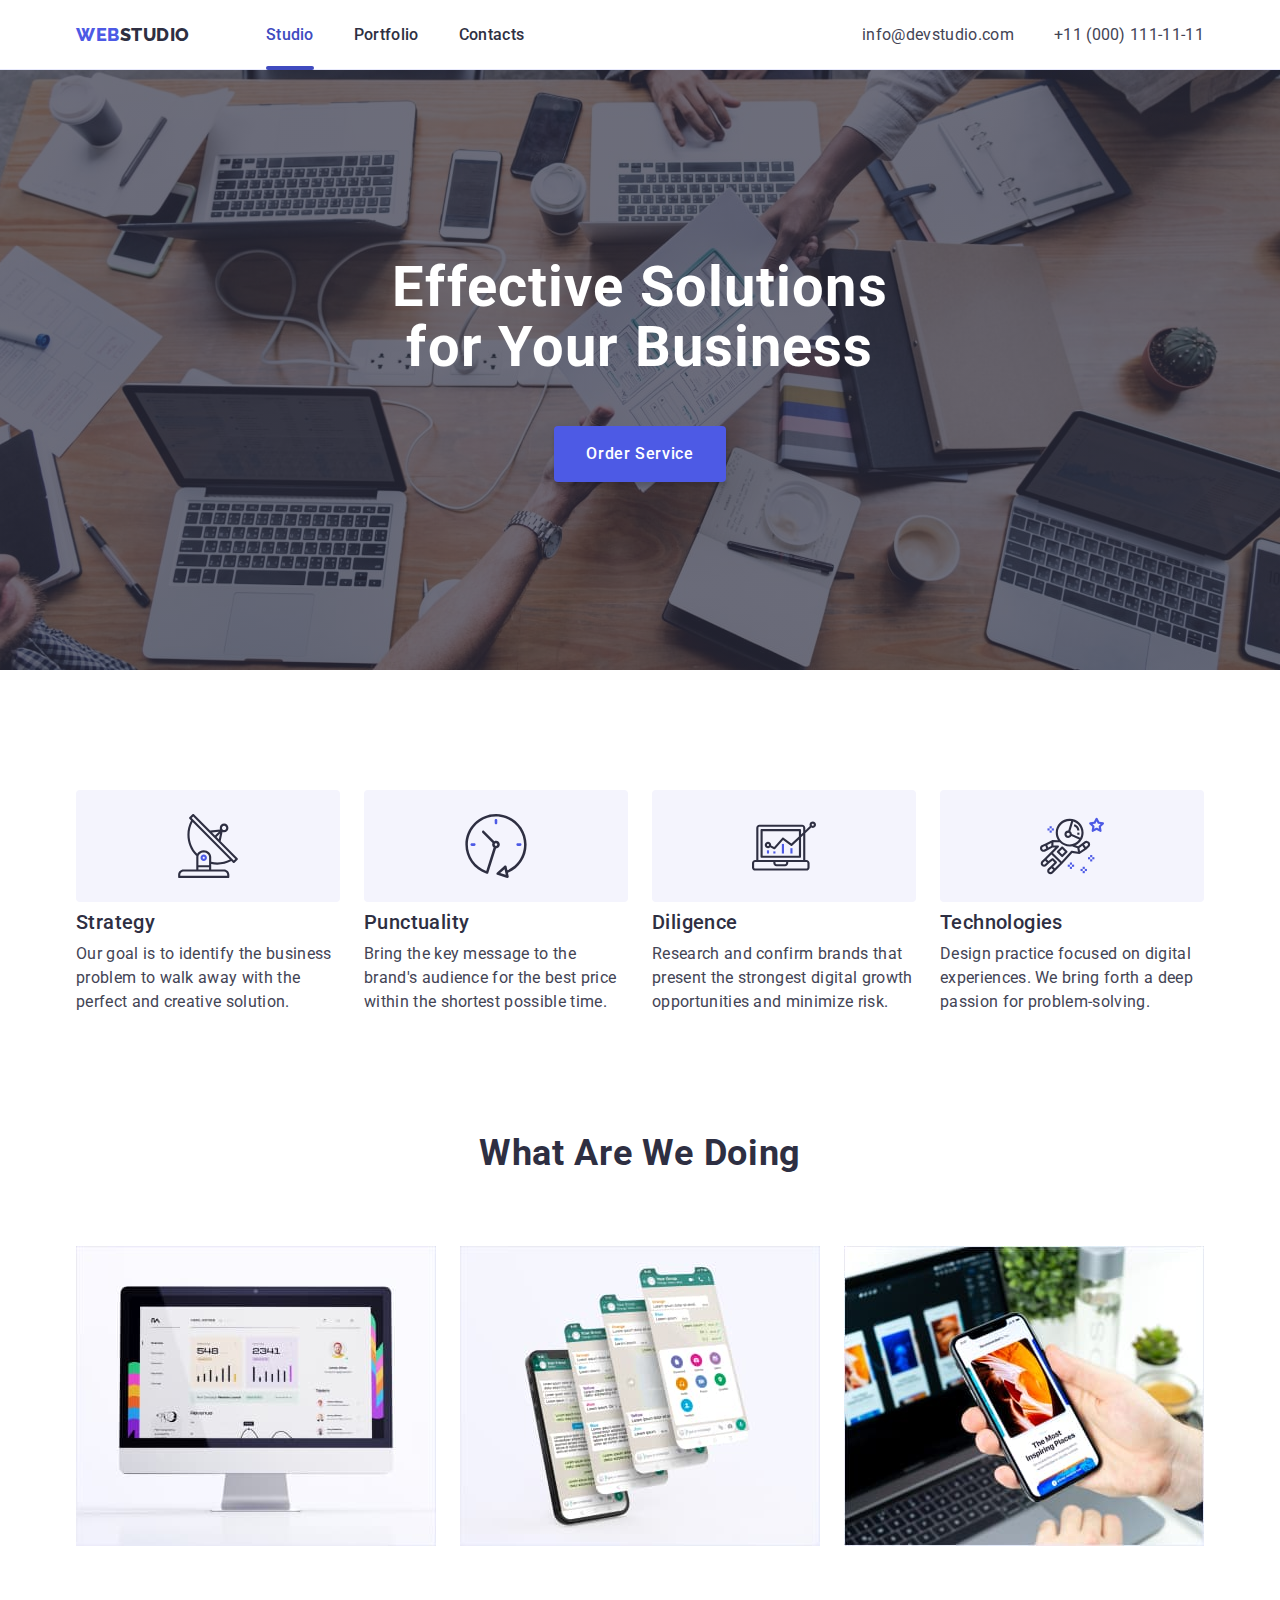
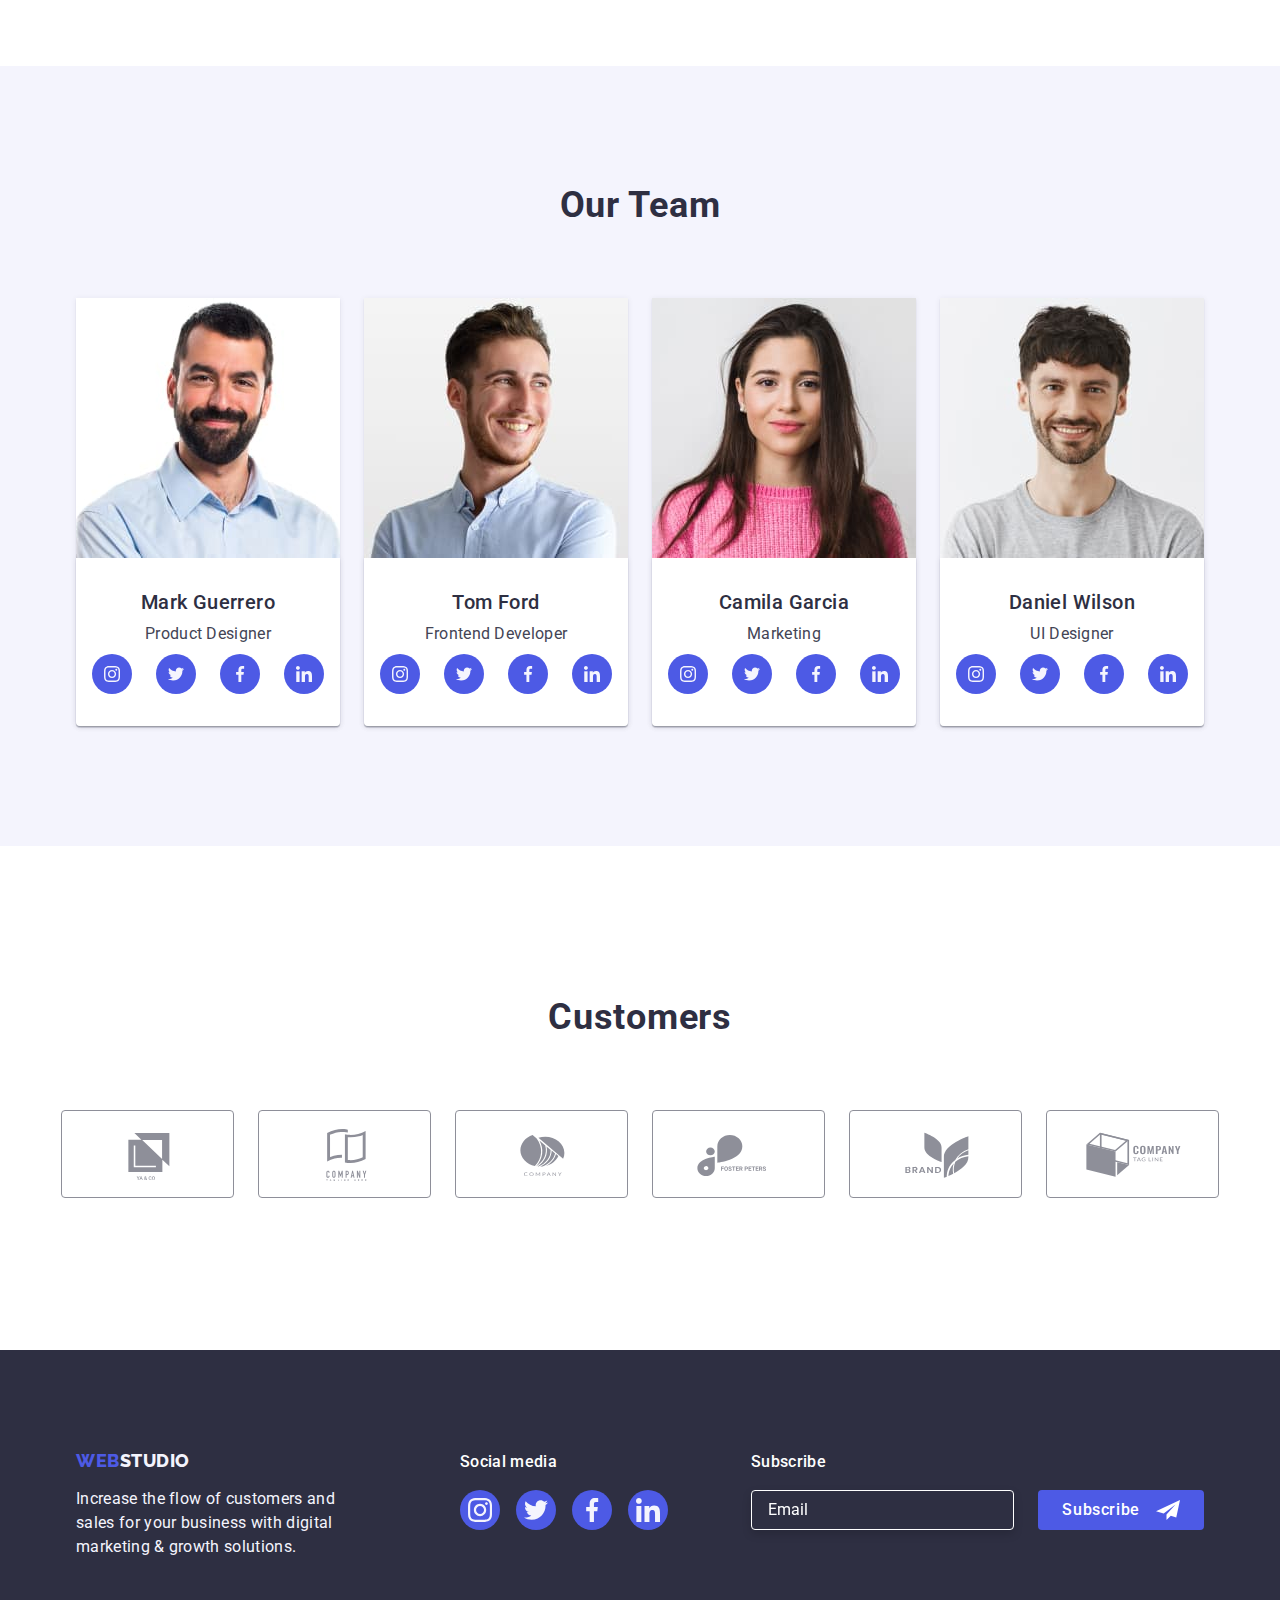
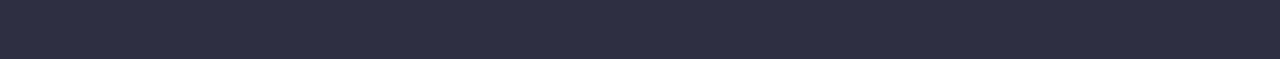
==== index.html @ 8f1b5cb6 "Initial commit" ====
<!DOCTYPE html>
<html lang="en">
  <head>
    <meta charset="UTF-8" />
    <meta http-equiv="X-UA-Compatible" content="IE=edge" />
    <meta name="viewport" content="width=device-width, initial-scale=1.0" />
    <title>Document</title>
    <link rel="preconnect" href="https://fonts.googleapis.com" />
    <link rel="preconnect" href="https://fonts.gstatic.com" crossorigin />
    <link
      href="https://fonts.googleapis.com/css2?family=Raleway:wght@800&family=Roboto:wght@400;500;700;900&display=swap"
      rel="stylesheet"
    />
    <link
      rel="stylesheet"
      href="https://cdn.jsdelivr.net/npm/modern-normalize@1.1.0/modern-normalize.min.css"
    />
    <link rel="stylesheet" href="./css/styles.css" />
  </head>
  <body>
    <!-- HEADER -->
    <header class="page-header">
      <div class="container page-header-container">
        <nav class="page-nav">
          <a class="link logo" href="./index.html" title="logotype">
            Web<span class="logo-text">Studio</span></a
          >
          <ul class="menu list">
            <li class="menu-item">
              <a class="menu-link current-page link" href="./index.html"
                >Studio</a
              >
            </li>
            <li class="menu-item">
              <a class="menu-link link" href="./portfolio.html">Portfolio</a>
            </li>
            <li class="menu-item">
              <a class="menu-link link" href="">Contacts</a>
            </li>
          </ul>
        </nav>
        <address class="contacts">
          <ul class="list contact-list">
            <li class="contact-list-item">
              <a class="contact-item link" href="mailto:info@devstudio.com"
                >info@devstudio.com
              </a>
            </li>
            <li class="contact-list-item">
              <a class="contact-item link" href="tel:+110001111111"
                >+11 (000) 111-11-11
              </a>
            </li>
          </ul>
        </address>
      </div>
    </header>
    <main>
      <!-- HERO -->

      <section class="section hero-section">
        <div class="container hero-container">
          <h1 class="main-title">Effective Solutions for Your Business</h1>
          <button class="modal-btn btn" type="button" data-modal-open>
            Order Service
          </button>
        </div>
      </section>

      <!-- SECONDARY SECTION -->

      <section class="section secondary-section">
        <div class="container">
          <h2 class="secondary-section-title" hidden>Feature</h2>
          <ul class="list secondary-section-list">
            <li class="list secondary-section-list-item">
              <div class="secondary-section-list-item-svg">
                <svg class="secondary-section-list-icon" width="64" height="64">
                  <use href="./images/icons.svg#icon-antenna"></use>
                </svg>
              </div>
              <h3 class="subtitle secondary-section-subtitle">Strategy</h3>
              <p class="subtitle-descr">
                Our goal is to identify the business problem to walk away with
                the perfect and creative solution.
              </p>
            </li>
            <li class="list secondary-section-list-item">
              <div class="secondary-section-list-item-svg">
                <svg class="secondary-section-list-icon" width="64" height="64">
                  <use href="./images/icons.svg#icon-clock"></use>
                </svg>
              </div>
              <h3 class="subtitle secondary-section-subtitle">Punctuality</h3>
              <p class="subtitle-descr">
                Bring the key message to the brand's audience for the best price
                within the shortest possible time.
              </p>
            </li>
            <li class="list secondary-section-list-item">
              <div class="secondary-section-list-item-svg">
                <svg class="secondary-section-list-icon" width="64" height="64">
                  <use href="./images/icons.svg#icon-diagram"></use>
                </svg>
              </div>
              <h3 class="subtitle secondary-section-subtitle">Diligence</h3>
              <p class="subtitle-descr">
                Research and confirm brands that present the strongest digital
                growth opportunities and minimize risk.
              </p>
            </li>
            <li class="list secondary-section-list-item">
              <div class="secondary-section-list-item-svg">
                <svg class="secondary-section-list-icon" width="64" height="64">
                  <use href="./images/icons.svg#icon-astronaut"></use>
                </svg>
              </div>
              <h3 class="subtitle secondary-section-subtitle">Technologies</h3>
              <p class="subtitle-descr">
                Design practice focused on digital experiences. We bring forth a
                deep passion for problem-solving.
              </p>
            </li>
          </ul>
        </div>
      </section>

      <!-- TERTIARY SECTION -->

      <section class="section tertiary-section">
        <div class="container">
          <h2 class="section-title tertiary-section-title">
            What are we doing
          </h2>
          <ul class="list tertiary-section-list">
            <li class="tertiary-section-list-item">
              <img
                src="./images/img-1.jpg"
                alt="computer"
                width="360"
                height="300"
              />
            </li>
            <li class="tertiary-section-list-item">
              <img
                src="./images/img-2.jpg"
                alt="smartphone"
                width="360"
                height="300"
              />
            </li>
            <li class="tertiary-section-list-item">
              <img
                src="./images/img-3.jpg"
                alt="laptop and smartphone"
                width="360"
                height="300"
              />
            </li>
          </ul>
        </div>
      </section>

      <!-- OUR TEAM SECTION  -->

      <section class="section our-team-section">
        <div class="container">
          <h2 class="section-title our-team-section-title">Our Team</h2>
          <ul class="list our-team-list">
            <li class="our-team-list-item">
              <img
                src="./images/employees/mark-guerrero.jpg"
                alt="Mark Guerrero"
                width="264"
                height="260"
              />
              <div class="name-and-position">
                <h3 class="employee-name">Mark Guerrero</h3>
                <p class="employee-position">Product Designer</p>
                <ul class="list social-list">
                  <li class="social-list-item">
                    <a href="" class="social-list-link">
                      <svg class="social-list-icon" width="16" height="16">
                        <use href="./images/icons.svg#icon-instagram"></use>
                      </svg>
                    </a>
                  </li>
                  <li class="social-list-item">
                    <a href="" class="social-list-link">
                      <svg class="social-list-icon" width="16" height="16">
                        <use href="./images/icons.svg#icon-twitter"></use>
                      </svg>
                    </a>
                  </li>
                  <li class="social-list-item">
                    <a href="" class="social-list-link">
                      <svg class="social-list-icon" width="16" height="16">
                        <use href="./images/icons.svg#icon-facebook"></use>
                      </svg>
                    </a>
                  </li>
                  <li class="social-list-item">
                    <a href="" class="social-list-link">
                      <svg class="social-list-icon" width="16" height="16">
                        <use href="./images/icons.svg#icon-linkedin"></use>
                      </svg>
                    </a>
                  </li>
                </ul>
              </div>
            </li>
            <li class="our-team-list-item">
              <img
                src="./images/employees/tom-ford.jpg"
                alt="Tom Ford"
                width="264"
                height="260"
              />
              <div class="name-and-position">
                <h3 class="employee-name">Tom Ford</h3>
                <p class="employee-position">Frontend Developer</p>

                <ul class="list social-list">
                  <li class="social-list-item">
                    <a href="" class="social-list-link">
                      <svg class="social-list-icon" width="16" height="16">
                        <use href="./images/icons.svg#icon-instagram"></use>
                      </svg>
                    </a>
                  </li>
                  <li class="social-list-item">
                    <a href="" class="social-list-link">
                      <svg class="social-list-icon" width="16" height="16">
                        <use href="./images/icons.svg#icon-twitter"></use>
                      </svg>
                    </a>
                  </li>
                  <li class="social-list-item">
                    <a href="" class="social-list-link">
                      <svg class="social-list-icon" width="16" height="16">
                        <use href="./images/icons.svg#icon-facebook"></use>
                      </svg>
                    </a>
                  </li>
                  <li class="social-list-item">
                    <a href="" class="social-list-link">
                      <svg class="social-list-icon" width="16" height="16">
                        <use href="./images/icons.svg#icon-linkedin"></use>
                      </svg>
                    </a>
                  </li>
                </ul>
              </div>
            </li>
            <li class="our-team-list-item">
              <img
                src="./images/employees/camila-garcia.jpg"
                alt="Camila Garcia"
                width="264"
                height="260"
              />
              <div class="name-and-position">
                <h3 class="employee-name">Camila Garcia</h3>
                <p class="employee-position">Marketing</p>

                <ul class="list social-list">
                  <li class="social-list-item">
                    <a href="" class="social-list-link">
                      <svg class="social-list-icon" width="16" height="16">
                        <use href="./images/icons.svg#icon-instagram"></use>
                      </svg>
                    </a>
                  </li>
                  <li class="social-list-item">
                    <a href="" class="social-list-link">
                      <svg class="social-list-icon" width="16" height="16">
                        <use href="./images/icons.svg#icon-twitter"></use>
                      </svg>
                    </a>
                  </li>
                  <li class="social-list-item">
                    <a href="" class="social-list-link">
                      <svg class="social-list-icon" width="16" height="16">
                        <use href="./images/icons.svg#icon-facebook"></use>
                      </svg>
                    </a>
                  </li>
                  <li class="social-list-item">
                    <a href="" class="social-list-link">
                      <svg class="social-list-icon" width="16" height="16">
                        <use href="./images/icons.svg#icon-linkedin"></use>
                      </svg>
                    </a>
                  </li>
                </ul>
              </div>
            </li>
            <li class="our-team-list-item">
              <img
                src="./images/employees/daniel-wilson.jpg"
                alt="Daniel Wilson"
                width="264"
                height="260"
              />
              <div class="name-and-position">
                <h3 class="employee-name">Daniel Wilson</h3>
                <p class="employee-position">UI Designer</p>
                <ul class="list social-list">
                  <li class="social-list-item">
                    <a href="" class="social-list-link">
                      <svg class="social-list-icon" width="16" height="16">
                        <use href="./images/icons.svg#icon-instagram"></use>
                      </svg>
                    </a>
                  </li>
                  <li class="social-list-item">
                    <a href="" class="social-list-link">
                      <svg class="social-list-icon" width="16" height="16">
                        <use href="./images/icons.svg#icon-twitter"></use>
                      </svg>
                    </a>
                  </li>
                  <li class="social-list-item">
                    <a href="" class="social-list-link">
                      <svg class="social-list-icon" width="16" height="16">
                        <use href="./images/icons.svg#icon-facebook"></use>
                      </svg>
                    </a>
                  </li>
                  <li class="social-list-item">
                    <a href="" class="social-list-link">
                      <svg class="social-list-icon" width="16" height="16">
                        <use href="./images/icons.svg#icon-linkedin"></use>
                      </svg>
                    </a>
                  </li>
                </ul>
              </div>
            </li>
          </ul>
        </div>
      </section>

      <!-- CUSTOMERS SECTION  -->

      <section class="section customers-section">
        <div class="container customers-section-container">
          <h2 class="section-title customers-section-title">Customers</h2>
          <ul class="list customers-list">
            <li class="customers-list-item">
              <a href="" class="customers-list-link">
                <svg class="customers-list-icon" width="104" height="56">
                  <use href="./images/icons.svg#icon-logo"></use>
                </svg>
              </a>
            </li>
            <li class="customers-list-item">
              <a href="" class="customers-list-link">
                <svg class="customers-list-icon" width="104" height="56">
                  <use href="./images/icons.svg#icon-logo-1"></use>
                </svg>
              </a>
            </li>
            <li class="customers-list-item">
              <a href="" class="customers-list-link">
                <svg class="customers-list-icon" width="104" height="56">
                  <use href="./images/icons.svg#icon-logo-2"></use>
                </svg>
              </a>
            </li>
            <li class="customers-list-item">
              <a href="" class="customers-list-link">
                <svg class="customers-list-icon" width="104" height="56">
                  <use href="./images/icons.svg#icon-logo-3"></use>
                </svg>
              </a>
            </li>
            <li class="customers-list-item">
              <a href="" class="customers-list-link">
                <svg class="customers-list-icon" width="104" height="56">
                  <use href="./images/icons.svg#icon-logo-4"></use>
                </svg>
              </a>
            </li>
            <li class="customers-list-item">
              <a href="" class="customers-list-link">
                <svg class="customers-list-icon" width="104" height="56">
                  <use href="./images/icons.svg#icon-logo-5"></use>
                </svg>
              </a>
            </li>
          </ul>
        </div>
      </section>
    </main>

    <!-- FOOTER -->

    <footer class="footer-section">
      <div class="container footer-container">
        <div class="logo-and-paragraph">
          <a
            class="link logo footer-logotype"
            href="./index.html"
            title="logotype"
          >
            Web<span class="logo-text footer-logo">Studio</span></a
          >
          <p class="footer-inf">
            Increase the flow of customers and sales for your business with
            digital marketing & growth solutions.
          </p>
        </div>
        <div class="social-container">
          <p class="footer-par">Social media</p>
          <ul class="list social-list footer-social-list">
            <li class="social-list-item">
              <a href="" class="social-list-link footer-social-list-link">
                <svg class="social-list-icon" width="24" height="24">
                  <use href="./images/icons.svg#icon-instagram"></use>
                </svg>
              </a>
            </li>
            <li class="social-list-item">
              <a href="" class="social-list-link footer-social-list-link">
                <svg class="social-list-icon" width="24" height="24">
                  <use href="./images/icons.svg#icon-twitter"></use>
                </svg>
              </a>
            </li>
            <li class="social-list-item">
              <a href="" class="social-list-link footer-social-list-link">
                <svg class="social-list-icon" width="24" height="24">
                  <use href="./images/icons.svg#icon-facebook"></use>
                </svg>
              </a>
            </li>
            <li class="social-list-item">
              <a href="" class="social-list-link footer-social-list-link">
                <svg class="social-list-icon" width="24" height="24">
                  <use href="./images/icons.svg#icon-linkedin"></use>
                </svg>
              </a>
            </li>
          </ul>
        </div>

        <div class="footer-form-container">
          <p class="footer-par">Subscribe</p>
          <form class="footer-modal-form">
            <input
              type="email"
              name="user-email"
              class="footer-form-input"
              placeholder="email"
            />
            <button type="submit" class="footer-form-submit btn">
              Subscribe
              <svg class="footer-send-icon" width="24" height="24">
                <use href="./images/icons.svg#icon-send"></use>
              </svg>
            </button>
          </form>
        </div>
      </div>
    </footer>

    <!-- MODAL WINDOW -->

    <div class="backdrop is-hidden" data-modal>
      <div class="modal">
        <button type="button" class="modal-close-btn" data-modal-close>
          <svg class="modal-close-btn-icon" width="8" height="8">
            <use href="./images/icons.svg#icon-close-btn"></use>
          </svg>
        </button>

        <!-- MODAL FORM -->

        <form class="modal-form">
          <p class="modal-form-desc">
            Leave your contacts and we will call you back
          </p>

          <label class="modal-form-field">
            <span class="modal-form-input-desc">Name</span>
            <span class="modal-form-input-wrapper">
              <input
                type="text"
                name="user-name"
                class="modal-form-input"
                pattern="[a-zA-Zа-яА-Я]+"
                minlength="2"
              />
              <svg class="modal-form-icon" width="18" height="18">
                <use href="./images/icons.svg#icon-modal-name"></use>
              </svg>
            </span>
          </label>

          <label class="modal-form-field">
            <span class="modal-form-input-desc">Phone</span>
            <span class="modal-form-input-wrapper">
              <input
                type="tel"
                name="user-phone"
                class="modal-form-input"
                pattern="[0-9]{3}-[0-9]{3}-[0-9]{2}-[0-9]{2}"
                title="xxx-xxx-xx-xx"
              />
              <svg class="modal-form-icon" width="18" height="24">
                <use href="./images/icons.svg#icon-modal-phone"></use>
              </svg>
            </span>
          </label>

          <label class="modal-form-field">
            <span class="modal-form-input-desc">Email</span>
            <span class="modal-form-input-wrapper">
              <input type="email" name="user-email" class="modal-form-input" />
              <svg class="modal-form-icon" width="18" height="24">
                <use href="./images/icons.svg#icon-modal-email"></use>
              </svg>
            </span>
          </label>

          <label class="modal-form-field">
            <span class="modal-form-input-desc">Comment</span>
            <textarea
              name="user-message"
              class="modal-form-message"
              placeholder="Text input"
            ></textarea>
          </label>

          <!-- MODAL FORM CHECK-->

          <label class="modal-form-check-desc">
            <input
              id="user-policy"
              type="checkbox"
              name="user-policy"
              class="form-check-input visually-hidden"
            />
            <svg class="form-custom-check" width="18" height="24">
              <use
                class="unchecked"
                href="./images/icons.svg#icon-unchecked"
              ></use>
              <use class="checked" href="./images/icons.svg#icon-checked"></use>
            </svg>
            <span
              >I accept the terms and conditions of the&nbsp;
              <a class="privacy-policy-link" href="">Privacy Policy</a></span
            >
          </label>

          <button type="submit" class="modal-form-submit btn">Send</button>
        </form>
      </div>
    </div>
    <script src="./js/modal.js"></script>
  </body>
</html>
---- css/styles.css ----
:root {
  --font-primary: 'Roboto', sans-serif;
  --font-logo: 'Raleway', sans-serif;

  --color-navy-blue: #2e2f42;
  --color-white: #ffffff;
  --color-slate: #434455;
  --color-iris: #4d5ae5;
  --color-cloud: #f4f4fd;
  --color-cornflower: #e7e9fc;
  --color-ocean: #404bbf;
  --color-green: #31d0aa;
  --color-light-slate: #8e8f99;
  --color-dairy: #fcfcfc;
  --transition-dur-and-func: 250ms cubic-bezier(0.4, 0, 0.2, 1);
}

h1,
h2,
h3,
h6,
p {
  margin-top: 0;
  margin-bottom: 0;
}

ul {
  margin-top: 0;
  margin-bottom: 0;
  padding-left: 0;
}

img {
  display: block;
}

button {
  cursor: pointer;
}

.btn {
  font-family: inherit;
  font-weight: 500;
  line-height: 1.5;
  border-radius: 4px;
  letter-spacing: 0.04em;

  display: flex;
  align-items: center;
  justify-content: center;

  border: none;
  background: var(--color-iris);
  color: var(--color-white);
}

.list {
  list-style: none;
}

.link {
  text-decoration: none;
}
body {
  font-family: var(--font-primary);
  font-size: 16px;
  font-style: normal;
  letter-spacing: 0.02em;

  font-weight: 400;
  line-height: 1.5;
  background-color: var(--color-white);
  color: var(--color-slate);
}

.container {
  width: 1158px;
  margin-left: auto;
  margin-right: auto;
  padding-left: 15px;
  padding-right: 15px;
}

.visually-hidden {
  position: absolute;
  width: 1px;
  height: 1px;
  margin: 0;
  overflow: hidden;
  border: 0;
  clip: rect(0 0 0 0);
}

.section {
  text-align: center;
  margin-left: auto;
  margin-right: auto;
}
/* ================= COMPONENTS =================*/
.logo {
  font-family: var(--font-logo);
  font-weight: 800;
  font-size: 18px;
  line-height: 1.17;
  align-items: center;
  letter-spacing: 0.03em;
  text-transform: uppercase;
  color: var(--color-iris);
  margin-right: 76px;
  padding-top: 24px;
  padding-bottom: 24px;
}
.logo-text {
  color: var(--color-navy-blue);
}

.modal-btn {
  padding: 16px 32px;
  margin-left: auto;
  margin-right: auto;

  box-shadow: 0px 4px 4px rgba(0, 0, 0, 0.15);

  transition: background-color var(--transition-dur-and-func);
}
.modal-btn:hover,
.modal-btn:focus {
  background-color: var(--color-ocean);
}

.portfolio-btn {
  font-family: 'Roboto', sans-serif;
  font-weight: 500;
  font-size: inherit;
  line-height: inherit;
  align-items: center;
  text-align: center;
  letter-spacing: 0.04em;
  color: var(--color-iris);
  background: var(--color-cloud);
  border: 1px solid var(--color-cornflower);
  border-radius: 4px;
  padding: 12px 24px;
  transition: background-color var(--transition-dur-and-func),
    color var(--transition-dur-and-func), border var(--transition-dur-and-func),
    box-shadow var(--transition-dur-and-func);
}

.portfolio-btn:hover,
.portfolio-btn:focus {
  color: var(--color-white);
  background-color: var(--color-ocean);
  border: 1px solid transparent;
  box-shadow: 0px 3px 1px rgba(0, 0, 0, 0.1), 0px 2px 1px rgba(0, 0, 0, 0.08),
    0px 2px 2px rgba(0, 0, 0, 0.12);
}

/* ================= /COMPONENTS =================*/

/* ================= HEADER =================*/
.page-header {
  border-bottom: 1px solid var(--color-cornflower);
  box-shadow: 0px 2px 1px rgba(46, 47, 66, 0.08),
    0px 1px 1px rgba(46, 47, 66, 0.16), 0px 1px 6px rgba(46, 47, 66, 0.08);
}

.page-header-container {
  display: flex;
  align-items: center;
  justify-content: space-between;
  border-radius: 1px;
}

.page-nav {
  display: flex;
  align-items: center;
}

.menu {
  display: flex;
  align-items: center;
}

.menu-item:not(:last-child) {
  margin-right: 40px;
}

.menu-link {
  letter-spacing: 0.02em;
  font-weight: 500;
  line-height: inherit;
  color: var(--color-navy-blue);
  padding-top: 24px;
  padding-bottom: 24px;
  position: relative;
  transition: color var(--transition-dur-and-func);
}

.menu-link:hover,
.menu-link:focus {
  color: var(--color-ocean);
}

.menu-link::after {
  content: '';
  display: block;
  position: absolute;
  bottom: -2px;
  left: 0;
  width: 100%;
  height: 4px;
  border-radius: 2px;
}

.current-page.menu-link::after {
  background-color: var(--color-ocean);
}

.current-page.menu-link {
  color: var(--color-ocean);
}
.contacts {
  font-style: inherit;
}

.contact-list {
  display: flex;
  align-items: center;
}

.contact-list-item:not(:last-child) {
  margin-right: 40px;
}

.contact-item {
  line-height: inherit;
  color: inherit;
  transition: color var(--transition-dur-and-func);
}

.contact-item:hover,
.contact-item:focus {
  color: var(--color-ocean);
}

/* ================= /HEADER =================*/

/* ================= HERO =================*/

.hero-section {
  background-color: var(--color-navy-blue);

  max-width: 1440px;
  padding-top: 188px;
  padding-bottom: 188px;
  background-image: linear-gradient(
      rgba(46, 47, 66, 0.7),
      rgba(46, 47, 66, 0.7)
    ),
    url(../images/bg.jpg);
  background-size: cover;
  background-repeat: no-repeat;
  background-position: center;
}

.main-title {
  font-weight: 700;
  font-size: 56px;
  line-height: 1.07;
  text-align: center;
  letter-spacing: 0.02em;
  color: var(--color-white);
  max-width: 496px;
  min-height: 120px;

  margin-left: auto;
  margin-right: auto;
  margin-bottom: 48px;
}
/* ================= /HERO =================*/

/* ================= SECONDARY SECTION =================*/

.secondary-section {
  padding-top: 120px;
  padding-bottom: 120px;
  text-align: left;
}

.secondary-section-list {
  display: flex;
  align-items: center;
  gap: 24px;
}

.secondary-section-list-item {
  flex-direction: column;
  width: calc((100% - 72px) / 4);
}

.secondary-section-list-item-svg {
  background-color: var(--color-cloud);
  display: flex;
  align-items: center;
  justify-content: center;
  height: 112px;
  width: 264px;
  border-radius: 4px;
  margin-bottom: 8px;
}

.subtitle {
  font-weight: 500;
  font-size: 20px;
  letter-spacing: 0.02em;
  line-height: 1.2;
  color: var(--color-navy-blue);
}

.secondary-section-subtitle {
  margin-bottom: 8px;
}

.subtitle-descr {
  color: var(--color-slate);
}
/* ================= /SECONDARY SECTION =================*/

/* ================= TERTIARY SECTION =================*/

.tertiary-section {
  padding-bottom: 120px;
}

.section-title {
  letter-spacing: 0.02em;
  color: var(--color-navy-blue);
  font-weight: 700;
  font-size: 36px;
  line-height: 1.11;
  text-align: center;
  text-transform: capitalize;
}

.tertiary-section-title {
  margin-bottom: 72px;
}

.tertiary-section-list {
  display: flex;
  align-items: center;
}

.tertiary-section-list-item:not(:last-child) {
  margin-right: 24px;
}

/* ================= /TERTIARY SECTION =================*/

/* ================= OUR TEAM SECTION =================*/

.our-team-section {
  background-color: var(--color-cloud);
  min-height: 732px;
  padding-top: 120px;
  padding-bottom: 120px;
}

.our-team-section-title {
  margin-bottom: 72px;
}

.our-team-list {
  display: flex;
  flex-wrap: wrap;
  align-items: center;
  gap: 24px;
}

.our-team-list-item {
  letter-spacing: 0.02em;
  background-color: var(--color-white);
  border-radius: 0px 0px 4px 4px;
  box-shadow: 0px 1px 6px rgba(46, 47, 66, 0.08),
    0px 1px 1px rgba(46, 47, 66, 0.16), 0px 2px 1px rgba(46, 47, 66, 0.08);
}

.name-and-position {
  padding: 32px 0;
  border-radius: 0px 0px 4px 4px;
  background: var(--color-white);
  box-shadow: 0px 1px 6px rgba(46, 47, 66, 0.08),
    0px 1px 1px rgba(46, 47, 66, 0.16), 0px 2px 1px rgba(46, 47, 66, 0.08);
}

.employee-name {
  font-weight: 500;
  font-size: 20px;
  line-height: 1.2;
  letter-spacing: 0.02em;
  text-align: center;
  color: var(--color-navy-blue);
  margin-bottom: 8px;
}

.employee-position {
  text-align: center;
  color: var(--color-slate);
  margin-bottom: 8px;
}

.social-list {
  display: flex;
  justify-content: center;
  gap: 24px;
}

.social-list-link {
  display: flex;
  align-items: center;
  justify-content: center;
  width: 40px;
  height: 40px;
  background-color: var(--color-iris);
  border-radius: 50%;
  transition: background-color var(--transition-dur-and-func);
}
.social-list-link:hover,
.social-list-link:focus {
  background-color: var(--color-ocean);
}

.social-list-icon {
  fill: var(--color-cloud);
}

/* ================= / OUR TEAM SECTION =================*/

/* ================= CUSTOMERS SECTION =================*/

.customers-section {
  padding-top: 120px;
  padding-bottom: 120px;
}

.customers-section-container {
  padding: 32px 0;
}

.customers-section-title {
  margin-bottom: 72px;
  line-height: 1.1;
}

.customers-list {
  display: flex;
  justify-content: center;
  gap: 24px;
}

.customers-list-item {
  width: calc((100% - 120px) / 6);
  height: 88px;
}

.customers-list-link {
  display: flex;
  align-items: center;
  justify-content: center;
  width: 100%;
  height: 100%;
  border: 1px solid var(--color-light-slate);
  border-radius: 4px;
  color: var(--color-light-slate);

  transition: border-color var(--transition-dur-and-func),
    color var(--transition-dur-and-func);
}

.customers-list-link:hover,
.customers-list-link:focus {
  border-color: var(--color-ocean);
  color: var(--color-ocean);
}

.customers-list-icon {
  fill: currentColor;
}

/* ================= /CUSTOMERS SECTION =================*/

/* ================= PORTFOLIO =================*/

.portfolio-section {
  padding-top: 96px;
  padding-bottom: 120px;
}

.buttons-list {
  display: flex;
  align-items: center;
  justify-content: center;
  margin-bottom: 72px;
}

.buttons-list-item:not(:last-child) {
  margin-right: 24px;
}

.portfolio-btn {
  transition: color var(--transition-dur-and-func),
    background-color var(--transition-dur-and-func),
    border-color var(--transition-dur-and-func),
    box-shadow var(--transition-dur-and-func);
}

.buttons-list-item:hover,
.buttons-list-item:focus {
  box-shadow: 0px 3px 1px rgba(0, 0, 0, 0.1), 0px 2px 1px rgba(0, 0, 0, 0.08),
    0px 2px 2px rgba(0, 0, 0, 0.12);
}

.portfolio-cards {
  display: flex;
  flex-wrap: wrap;
  row-gap: 48px;
  column-gap: 24px;
}

.portfolio-cards-item {
  width: calc((100% - 48px) / 3);
  transition: box-shadow var(--transition-dur-and-func);
}

.portfolio-cards-item:hover,
.portfolio-cards-item:focus {
  box-shadow: 0px 1px 6px rgba(46, 47, 66, 0.08),
    0px 1px 1px rgba(46, 47, 66, 0.16), 0px 2px 1px rgba(46, 47, 66, 0.08);
}

.item-img {
  display: block;
  transition: box-shadow var(--transition-dur-and-func);
}

.item-img:hover,
.item-img:focus {
  box-shadow: 0px 1px 6px rgba(46, 47, 66, 0.08),
    0px 1px 1px rgba(46, 47, 66, 0.16), 0px 2px 1px rgba(46, 47, 66, 0.08);
}

.item-img-wrapper {
  position: relative;
  overflow: hidden;
}

.overlay {
  left: 0;
  top: 0;
  width: 100%;
  height: 100%;
  padding: 40px 32px;
  position: absolute;
  transform: translate(0, 100%);
  background-color: var(--color-iris);
  color: var(--color-cloud);
  text-align: left;
  transition: transform 250ms cubic-bezier(0.4, 0, 0.2, 1);
}

.item-img:hover .overlay,
.item-img:focus .overlay {
  transform: translate(0, 0);
}

.portfolio-card-text {
  padding: 32px 16px;
  background: var(--color-white);
  border: 1px solid var(--color-cornflower);
  border-top: none;
  text-align: left;
}

.item-img:hover .portfolio-card-text,
.item-img:focus .portfolio-card-text {
  border-color: var(--color-cloud);
}

.portfolio-card-name {
  margin-bottom: 8px;
}

.portfolio-par {
  line-height: 1.5;
  color: var(--color-slate);
}

/* ================= /PORTFOLIO =================*/

/* ================= FOOTER =================*/

.footer-section {
  background-color: var(--color-navy-blue);
  padding-top: 100px;
  padding-bottom: 100px;
}

.social-container {
  margin-right: auto;
}

.footer-container {
  display: flex;
  text-align: left;
  align-items: baseline;
}

.logo-and-paragraph {
  margin-right: 120px;
}

.footer-logotype {
  display: inline-block;
  margin-bottom: 16px;
  padding: 0;
}

.footer-inf {
  color: var(--color-cloud);
  max-width: 264px;
}

.footer-logo {
  color: var(--color-cloud);
}

.footer-par {
  font-weight: 500;
  margin-bottom: 16px;
  color: var(--color-white);
}

.footer-social-list {
  gap: 16px;
}

.footer-social-list-link {
  transition: background-color var(--transition-dur-and-func);
}

.footer-social-list-link:hover,
.footer-social-list-link:focus {
  background-color: var(--color-green);
}

.footer-form-container {
  max-width: 453px;
}

.footer-modal-form {
  display: flex;
  width: 100%;
}

.footer-form-input {
  width: 264px;
  height: 40px;
  margin-right: 24px;
  padding-left: 16px;

  color: var(--color-white);
  background-color: var(--color-navy-blue);
  border: 1px solid var(--color-white);
  filter: drop-shadow(0px 4px 4px rgba(0, 0, 0, 0.15));
  border-radius: 4px;
}

.footer-form-input::placeholder {
  color: currentColor;
  line-height: 2;
  text-transform: capitalize;
}

.footer-form-input-desc {
  display: block;
  min-width: 96px;
  font-weight: 500;
  margin-bottom: 16px;
  color: var(--color-white);
}

.footer-form-submit {
  display: flex;
  align-items: center;
  justify-content: center;
  gap: 16px;
  padding: 8px 24px;
}

.footer-list-icon {
  fill: var(--color-white);
}
/* ================= /FOOTER =================*/

/* ================= MODAL WINDOW =================*/
.backdrop {
  position: fixed;
  top: 0;
  left: 0;
  z-index: 100;
  width: 100%;
  height: 100%;
  background-color: rgba(46, 47, 66, 0.4);
  transition: opacity var(--transition-dur-and-func),
    visibility var(--transition-dur-and-func);
}
.backdrop.is-hidden {
  opacity: 0;
  visibility: hidden;
  pointer-events: none;
}

.modal {
  position: absolute;
  width: 408px;
  min-height: 576px;
  top: 50%;
  left: 50%;
  transform: translate(-50%, -50%);
  background: var(--color-dairy);
  box-shadow: 0px 1px 1px rgba(0, 0, 0, 0.14), 0px 1px 3px rgba(0, 0, 0, 0.12),
    0px 2px 1px rgba(0, 0, 0, 0.2);
  border-radius: 4px;
  transition: transform var(--transition-dur-and-func);
  padding-top: 72px;
  padding-bottom: 24px;
  padding-left: 24px;
  padding-right: 24px;
}

.modal-close-btn {
  display: flex;
  justify-content: center;
  align-items: center;
  position: absolute;
  top: 24px;
  right: 24px;
  background-color: var(--color-cornflower);
  border: 1px solid rgba(0, 0, 0, 0.1);
  padding: 0;
  width: 24px;
  height: 24px;
  border-radius: 50%;
  transition: background-color var(--transition-dur-and-func),
    border var(--transition-dur-and-func);
}

.modal-close-btn:hover,
.modal-close-btn:focus {
  background-color: var(--color-ocean);
  border: none;
}

.modal-close-btn-icon {
  transition: fill var(--transition-dur-and-func);
}

.modal-close-btn:hover .modal-close-btn-icon,
.modal-close-btn:focus .modal-close-btn-icon {
  fill: var(--color-white);
}

/* ================= MODAL FORM =================*/

/* .modal-form {
  display: flex;
  flex-direction: column;
} */

.modal-form-desc {
  font-weight: 500;
  font-size: 16px;
  line-height: 1.5;
  text-align: center;
  letter-spacing: 0.02em;
  color: var(--color-navy-blue);
}

.modal-form-field {
  display: block;
  margin-top: 8px;
}

.modal-form-input {
  width: 100%;
  height: 40px;
  border: 1px solid var(--color-navy-blue);
  border-radius: 4px;
  padding-left: 38px;
  transition: border-color var(--transition-dur-and-func);
}

.modal-form-input:focus {
  outline: none;
  border-color: var(--color-iris);
}

.modal-form-input-desc {
  display: block;
  font-size: 12px;
  line-height: 1.17;
  letter-spacing: 0.04em;
  color: var(--color-light-slate);
  margin-bottom: 4px;
}

.modal-form-input-wrapper {
  display: block;
  position: relative;
}

.modal-form-icon {
  position: absolute;
  top: 50%;
  left: 16px;
  transform: translate(0, -50%);
}

.modal-form-input:focus + .modal-form-icon {
  fill: var(--color-iris);
}

.modal-form-message {
  resize: none;
  width: 100%;
  height: 120px;
  padding: 8px 16px;
  border: 1px solid var(--color-navy-blue);
  border-radius: 4px;
  transition: border-color var(--transition-dur-and-func);
}

.modal-form-message:focus {
  outline: none;
  border-color: var(--color-iris);
}

.modal-form-check {
  outline: none;
}

.modal-form-check-desc {
  display: flex;
  align-items: center;
  font-size: 12px;
  color: var(--color-light-slate);
  margin-bottom: 24px;
  gap: 8px;
}

.privacy-policy-link {
  color: var(--color-iris);
}

.unchecked {
  opacity: 1;
  transition: var(--transition-dur-and-func);
}

.checked {
  opacity: 0;
  transition: var(--transition-dur-and-func);
}

.form-check-input:checked + .form-custom-check > .unchecked {
  opacity: 0;
}

.form-check-input:checked + .form-custom-check > .checked {
  opacity: 1;
}

.modal-form-submit {
  box-shadow: 0px 4px 4px rgba(0, 0, 0, 0.15);
  min-width: 169px;
  padding-top: 16px;
  padding-bottom: 16px;
  margin-left: auto;
  margin-right: auto;
  transition: background-color var(--transition-dur-and-func);
}

.modal-form-submit:hover,
.modal-form-submit:focus {
  background-color: var(--color-ocean);
}
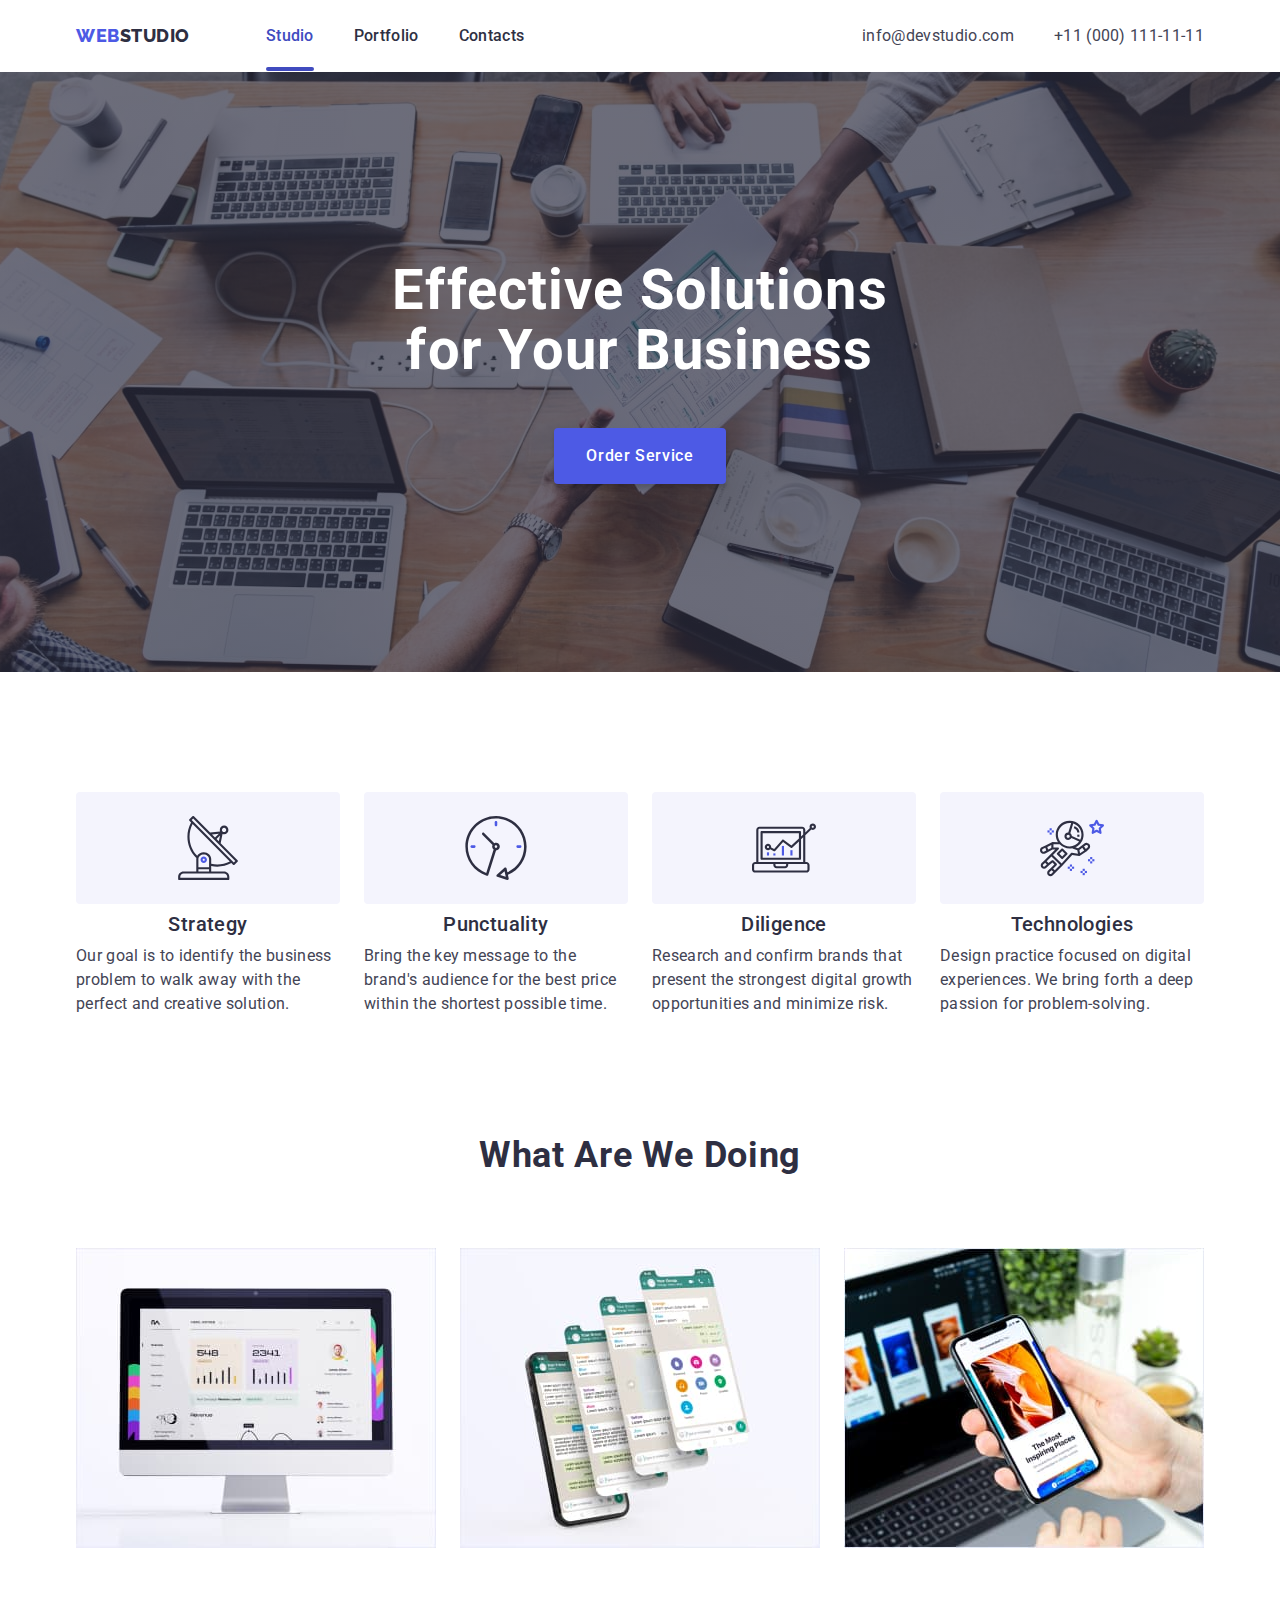
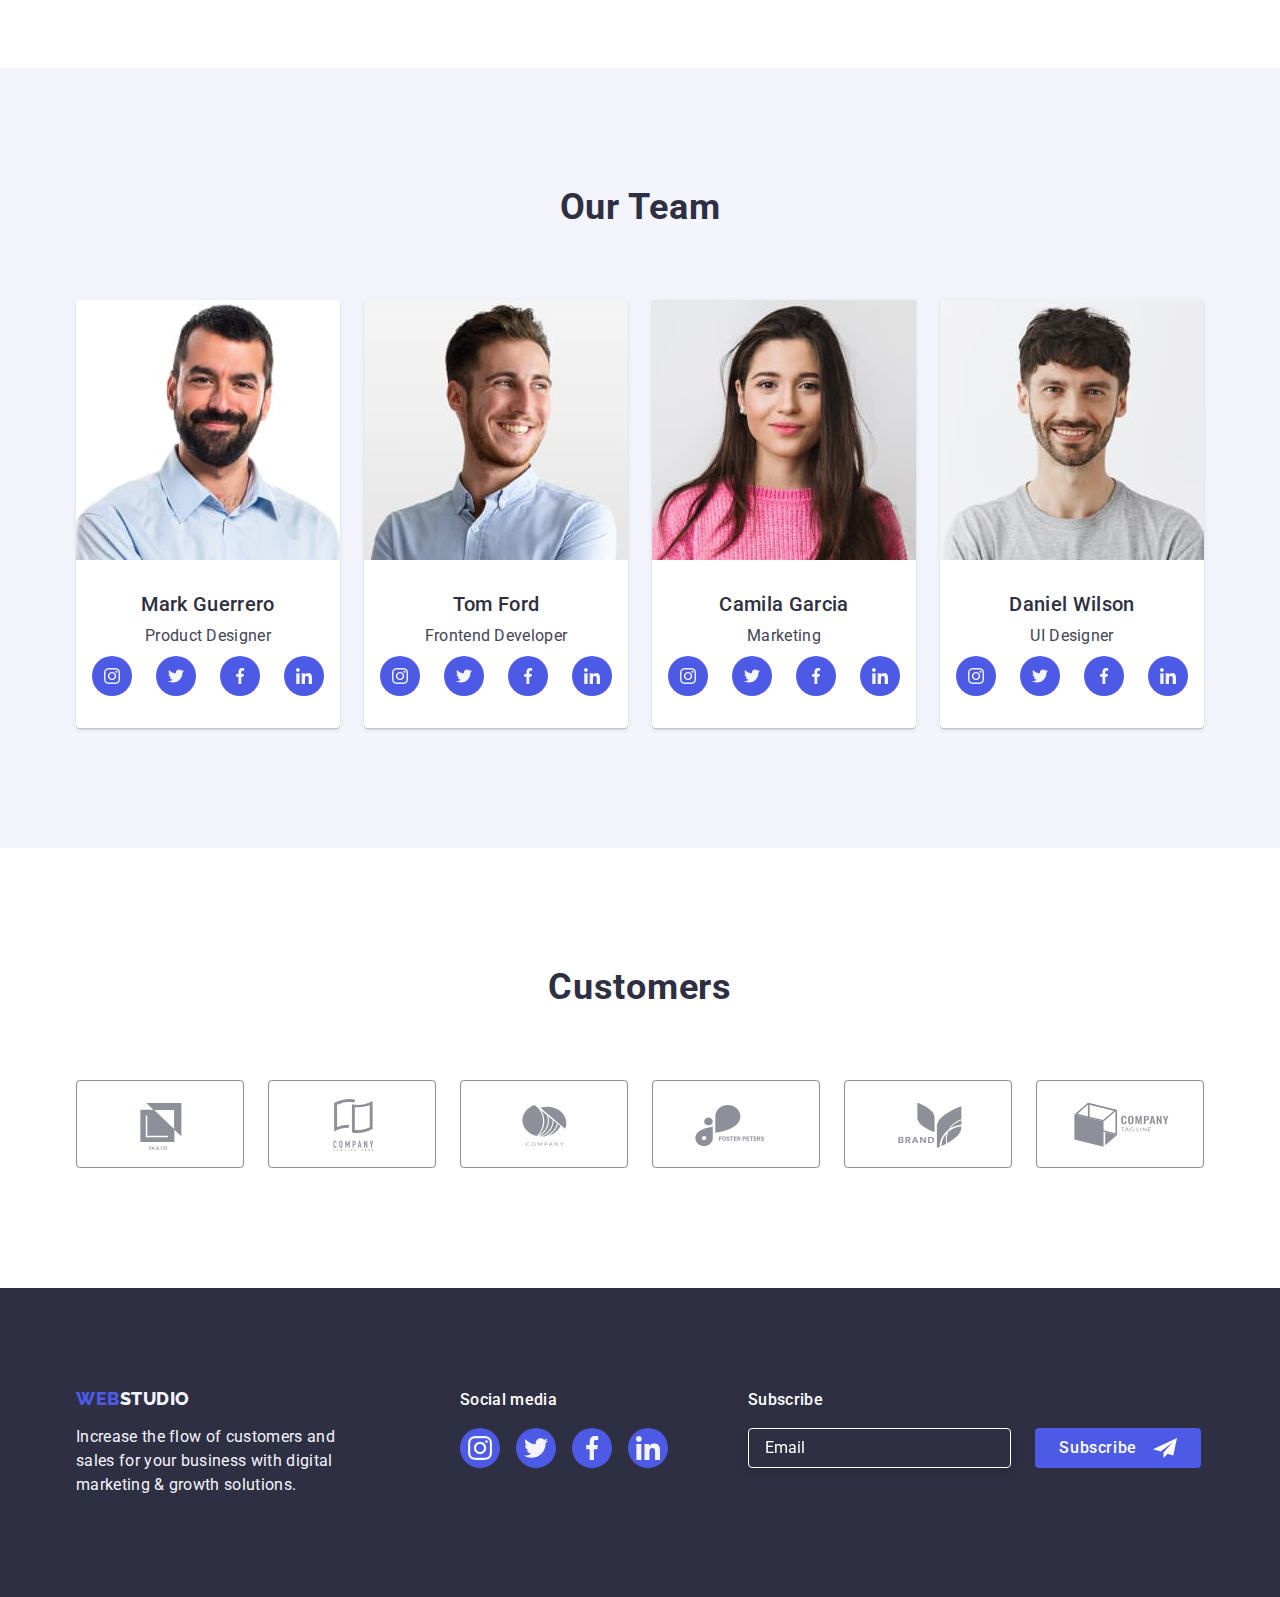
==== commit d8a944c9: "version-1" ====
--- a/index.html
+++ b/index.html
@@ -39,6 +39,11 @@
             </li>
           </ul>
         </nav>
+        <button type="button" class="mobile-menu-open js-open-menu">
+          <svg class="mobile-menu-open-icon" width="32" height="22">
+            <use href="./images/icons.svg#icon-menu-burger"></use>
+          </svg>
+        </button>
         <address class="contacts">
           <ul class="list contact-list">
             <li class="contact-list-item">
@@ -53,6 +58,78 @@
             </li>
           </ul>
         </address>
+      </div>
+      <div class="mobile-menu js-menu-container">
+        <div class="container mobile-menu-container">
+          <button class="modal-close-btn js-close-menu">
+            <svg class="mobile-menu-close-icon" width="8" height="8">
+              <use href="./images/icons.svg#icon-close-btn"></use>
+            </svg>
+          </button>
+          <ul class="mobile-menu-list">
+            <li class="mobile-menu-item">
+              <a class="mobile-menu-link current-page link" href="./index.html"
+                >Studio</a
+              >
+            </li>
+            <li class="mobile-menu-item">
+              <a class="mobile-menu-link link" href="./portfolio.html"
+                >Portfolio</a
+              >
+            </li>
+            <li class="mobile-menu-item">
+              <a class="mobile-menu-link link" href="">Contacts</a>
+            </li>
+          </ul>
+          <div class="contacts-and-socials-container">
+            <ul class="mobile-contact-list">
+              <li class="mobile-contact-list-item">
+                <a class="mobile-contact-phone link" href="tel:+110001111111"
+                  >+11 (000) 111-11-11
+                </a>
+              </li>
+              <li class="mobile-contact-list-item">
+                <a
+                  class="mobile-contact-email contact-item link"
+                  href="mailto:info@devstudio.com"
+                  >info@devstudio.com
+                </a>
+              </li>
+            </ul>
+            <div class="social-container mobile-social-container">
+              <ul class="list mobile-social-list">
+                <li class="social-list-item">
+                  <a href="" class="social-list-link footer-social-list-link">
+                    <svg class="social-list-icon" width="24" height="24">
+                      <use href="./images/icons.svg#icon-instagram"></use>
+                    </svg>
+                  </a>
+                </li>
+                <li class="social-list-item">
+                  <a href="" class="social-list-link footer-social-list-link">
+                    <svg class="social-list-icon" width="24" height="24">
+                      <use href="./images/icons.svg#icon-twitter"></use>
+                    </svg>
+                  </a>
+                </li>
+                <li class="social-list-item">
+                  <a href="" class="social-list-link footer-social-list-link">
+                    <svg class="social-list-icon" width="24" height="24">
+                      <use href="./images/icons.svg#icon-facebook"></use>
+                    </svg>
+                  </a>
+                </li>
+                <li class="social-list-item">
+                  <a href="" class="social-list-link footer-social-list-link">
+                    <svg class="social-list-icon" width="24" height="24">
+                      <use href="./images/icons.svg#icon-linkedin"></use>
+                    </svg>
+                  </a>
+                </li>
+              </ul>
+            </div>
+          </div>
+        </div>
       </div>
     </header>
     <main>
@@ -79,7 +156,7 @@
                   <use href="./images/icons.svg#icon-antenna"></use>
                 </svg>
               </div>
-              <h3 class="subtitle secondary-section-subtitle">Strategy</h3>
+              <h3 class="secondary-section-subtitle">Strategy</h3>
               <p class="subtitle-descr">
                 Our goal is to identify the business problem to walk away with
                 the perfect and creative solution.
@@ -91,7 +168,7 @@
                   <use href="./images/icons.svg#icon-clock"></use>
                 </svg>
               </div>
-              <h3 class="subtitle secondary-section-subtitle">Punctuality</h3>
+              <h3 class="secondary-section-subtitle">Punctuality</h3>
               <p class="subtitle-descr">
                 Bring the key message to the brand's audience for the best price
                 within the shortest possible time.
@@ -103,7 +180,7 @@
                   <use href="./images/icons.svg#icon-diagram"></use>
                 </svg>
               </div>
-              <h3 class="subtitle secondary-section-subtitle">Diligence</h3>
+              <h3 class="secondary-section-subtitle">Diligence</h3>
               <p class="subtitle-descr">
                 Research and confirm brands that present the strongest digital
                 growth opportunities and minimize risk.
@@ -115,7 +192,7 @@
                   <use href="./images/icons.svg#icon-astronaut"></use>
                 </svg>
               </div>
-              <h3 class="subtitle secondary-section-subtitle">Technologies</h3>
+              <h3 class="secondary-section-subtitle">Technologies</h3>
               <p class="subtitle-descr">
                 Design practice focused on digital experiences. We bring forth a
                 deep passion for problem-solving.
@@ -135,7 +212,8 @@
           <ul class="list tertiary-section-list">
             <li class="tertiary-section-list-item">
               <img
-                src="./images/img-1.jpg"
+                srcset="./images/what-are-we-doing/img-1w720.jpg 2x"
+                src="./images/what-are-we-doing/img-1.jpg"
                 alt="computer"
                 width="360"
                 height="300"
@@ -143,7 +221,8 @@
             </li>
             <li class="tertiary-section-list-item">
               <img
-                src="./images/img-2.jpg"
+                srcset="./images/what-are-we-doing/img-2w720.jpg 2x"
+                src="./images/what-are-we-doing/img-2.jpg"
                 alt="smartphone"
                 width="360"
                 height="300"
@@ -151,7 +230,8 @@
             </li>
             <li class="tertiary-section-list-item">
               <img
-                src="./images/img-3.jpg"
+                srcset="./images/what-are-we-doing/img-3w720.jpg 2x"
+                src="./images/what-are-we-doing/img-3.jpg"
                 alt="laptop and smartphone"
                 width="360"
                 height="300"
@@ -164,13 +244,18 @@
       <!-- OUR TEAM SECTION  -->
 
       <section class="section our-team-section">
-        <div class="container">
+        <div class="container tablet-container">
           <h2 class="section-title our-team-section-title">Our Team</h2>
           <ul class="list our-team-list">
             <li class="our-team-list-item">
               <img
-                src="./images/employees/mark-guerrero.jpg"
-                alt="Mark Guerrero"
+                srcset="
+                  ./images/employees/employee-1.jpg     264w,
+                  ./images/employees/employee-1w528.jpg 528w
+                "
+                sizes="(min-width:428px) 264px, 100vw"
+                src="./images/employees/employee-1.jpg"
+                alt="employee-1"
                 width="264"
                 height="260"
               />
@@ -211,8 +296,13 @@
             </li>
             <li class="our-team-list-item">
               <img
-                src="./images/employees/tom-ford.jpg"
-                alt="Tom Ford"
+                srcset="
+                  ./images/employees/employee-2.jpg     264w,
+                  ./images/employees/employee-2w528.jpg 528w
+                "
+                sizes="(min-width:428px) 264px, 100vw"
+                src="./images/employees/employee-2.jpg"
+                alt="employee-2"
                 width="264"
                 height="260"
               />
@@ -254,8 +344,13 @@
             </li>
             <li class="our-team-list-item">
               <img
-                src="./images/employees/camila-garcia.jpg"
-                alt="Camila Garcia"
+                srcset="
+                  ./images/employees/employee-3.jpg     264w,
+                  ./images/employees/employee-3w528.jpg 528w
+                "
+                sizes="(min-width:428px) 264px, 100vw"
+                src="./images/employees/employee-3.jpg"
+                alt="employee-3"
                 width="264"
                 height="260"
               />
@@ -297,8 +392,13 @@
             </li>
             <li class="our-team-list-item">
               <img
-                src="./images/employees/daniel-wilson.jpg"
-                alt="Daniel Wilson"
+                srcset="
+                  ./images/employees/employee-4.jpg     264w,
+                  ./images/employees/employee-4w528.jpg 528w
+                "
+                sizes="(min-width:428px) 264px, 100vw"
+                src="./images/employees/employee-4.jpg"
+                alt="employee-4"
                 width="264"
                 height="260"
               />
@@ -344,7 +444,7 @@
       <!-- CUSTOMERS SECTION  -->
 
       <section class="section customers-section">
-        <div class="container customers-section-container">
+        <div class="container tablet-container">
           <h2 class="section-title customers-section-title">Customers</h2>
           <ul class="list customers-list">
             <li class="customers-list-item">
@@ -397,7 +497,7 @@
     <!-- FOOTER -->
 
     <footer class="footer-section">
-      <div class="container footer-container">
+      <div class="container footer-container tablet-container">
         <div class="logo-and-paragraph">
           <a
             class="link logo footer-logotype"
@@ -411,7 +511,7 @@
             digital marketing & growth solutions.
           </p>
         </div>
-        <div class="social-container">
+        <div class="social-container footer-social-container">
           <p class="footer-par">Social media</p>
           <ul class="list social-list footer-social-list">
             <li class="social-list-item">
@@ -560,5 +660,6 @@
       </div>
     </div>
     <script src="./js/modal.js"></script>
+    <script src="./js/mobile-menu.js"></script>
   </body>
 </html>
--- a/css/styles.css
+++ b/css/styles.css
@@ -56,6 +56,10 @@
 
 .list {
   list-style: none;
+  display: flex;
+  flex-wrap: wrap;
+  justify-content: center;
+  align-items: center;
 }
 
 .link {
@@ -71,14 +75,6 @@
   line-height: 1.5;
   background-color: var(--color-white);
   color: var(--color-slate);
-}
-
-.container {
-  width: 1158px;
-  margin-left: auto;
-  margin-right: auto;
-  padding-left: 15px;
-  padding-right: 15px;
 }
 
 .visually-hidden {
@@ -91,12 +87,34 @@
   clip: rect(0 0 0 0);
 }
 
-.section {
-  text-align: center;
+.container {
+  max-width: 428px;
+  padding-left: 16px;
+  padding-right: 16px;
   margin-left: auto;
   margin-right: auto;
 }
+
+@media only screen and (min-width: 768px) {
+  .container {
+    max-width: 768px;
+  }
+}
+@media only screen and (min-width: 1158px) {
+  .container {
+    max-width: 1158px;
+    padding-left: 15px;
+    padding-right: 15px;
+  }
+}
+
+.section {
+  margin-left: auto;
+  margin-right: auto;
+}
+
 /* ================= COMPONENTS =================*/
+
 .logo {
   font-family: var(--font-logo);
   font-weight: 800;
@@ -106,9 +124,6 @@
   letter-spacing: 0.03em;
   text-transform: uppercase;
   color: var(--color-iris);
-  margin-right: 76px;
-  padding-top: 24px;
-  padding-bottom: 24px;
 }
 .logo-text {
   color: var(--color-navy-blue);
@@ -158,92 +173,227 @@
 /* ================= /COMPONENTS =================*/
 
 /* ================= HEADER =================*/
-.page-header {
-  border-bottom: 1px solid var(--color-cornflower);
-  box-shadow: 0px 2px 1px rgba(46, 47, 66, 0.08),
-    0px 1px 1px rgba(46, 47, 66, 0.16), 0px 1px 6px rgba(46, 47, 66, 0.08);
-}
 
 .page-header-container {
   display: flex;
   align-items: center;
   justify-content: space-between;
-  border-radius: 1px;
-}
-
-.page-nav {
-  display: flex;
-  align-items: center;
-}
-
-.menu {
-  display: flex;
-  align-items: center;
-}
-
-.menu-item:not(:last-child) {
-  margin-right: 40px;
-}
-
-.menu-link {
-  letter-spacing: 0.02em;
-  font-weight: 500;
-  line-height: inherit;
-  color: var(--color-navy-blue);
+}
+
+.page-header {
   padding-top: 24px;
   padding-bottom: 24px;
-  position: relative;
-  transition: color var(--transition-dur-and-func);
-}
-
-.menu-link:hover,
-.menu-link:focus {
-  color: var(--color-ocean);
-}
-
-.menu-link::after {
-  content: '';
-  display: block;
-  position: absolute;
-  bottom: -2px;
-  left: 0;
-  width: 100%;
-  height: 4px;
-  border-radius: 2px;
-}
-
-.current-page.menu-link::after {
-  background-color: var(--color-ocean);
-}
-
-.current-page.menu-link {
-  color: var(--color-ocean);
-}
+}
+
 .contacts {
   font-style: inherit;
 }
 
-.contact-list {
-  display: flex;
-  align-items: center;
-}
-
-.contact-list-item:not(:last-child) {
-  margin-right: 40px;
-}
-
-.contact-item {
-  line-height: inherit;
-  color: inherit;
-  transition: color var(--transition-dur-and-func);
-}
-
-.contact-item:hover,
-.contact-item:focus {
-  color: var(--color-ocean);
-}
-
-/* ================= /HEADER =================*/
+@media screen and (max-width: 767px) {
+  .menu {
+    display: none;
+  }
+
+  .current-page.mobile-menu-link {
+    color: var(--color-ocean);
+  }
+
+  .contacts {
+    display: none;
+  }
+
+  .mobile-menu-open {
+    background-color: transparent;
+    border: none;
+    padding: 0;
+    line-height: 0;
+  }
+
+  .mobile-menu {
+    position: fixed;
+    width: 100%;
+    height: 100%;
+    top: 0;
+    left: 0;
+    z-index: 1000;
+    background-color: var(--color-white);
+
+    opacity: 0;
+    visibility: hidden;
+    pointer-events: none;
+
+    transition: opacity var(--transition-dur-and-func),
+      visibility var(--transition-dur-and-func);
+  }
+
+  .mobile-menu.is-open {
+    opacity: 1;
+    visibility: visible;
+    pointer-events: auto;
+  }
+
+  .mobile-menu-container {
+    position: relative;
+    display: flex;
+    flex-direction: column;
+
+    justify-content: space-between;
+    height: 100%;
+    padding-left: 40px;
+    padding-right: 35px;
+    padding-top: 80px;
+    padding-bottom: 40px;
+  }
+
+  .mobile-menu-list {
+    list-style: none;
+  }
+
+  .mobile-menu-link {
+    letter-spacing: 0.02em;
+    font-size: 36px;
+    font-weight: 700;
+    line-height: 1.11;
+    color: var(--color-navy-blue);
+  }
+
+  .mobile-menu-item:not(:last-child) {
+    margin-bottom: 40px;
+  }
+
+  .mobile-contact-list {
+    list-style: none;
+    margin-bottom: 48px;
+  }
+
+  .mobile-contact-list-item:not(:last-child) {
+    margin-bottom: 40px;
+  }
+
+  .mobile-social-list {
+    display: flex;
+    justify-content: space-between;
+  }
+
+  .mobile-contact-phone {
+    font-weight: 700;
+    font-size: 36px;
+    line-height: 1.11;
+    letter-spacing: 0.02em;
+    color: var(--color-iris);
+  }
+
+  .mobile-contact-email {
+    color: currentColor;
+    font-weight: 500;
+    font-size: 20px;
+  }
+}
+
+@media screen and (min-width: 768px) {
+  .mobile-menu {
+    display: none;
+  }
+
+  .mobile-menu-open {
+    display: none;
+  }
+
+  .logo {
+    margin-right: 120px;
+  }
+
+  .page-nav {
+    display: flex;
+    align-items: center;
+  }
+
+  .menu {
+    display: flex;
+    align-items: center;
+  }
+
+  .menu-item:not(:last-child) {
+    margin-right: 40px;
+  }
+
+  .menu-link {
+    letter-spacing: 0.02em;
+    font-weight: 500;
+    line-height: inherit;
+    color: var(--color-navy-blue);
+    padding-top: 24px;
+    padding-bottom: 24px;
+    position: relative;
+    transition: color var(--transition-dur-and-func);
+  }
+
+  .menu-link:hover,
+  .menu-link:focus {
+    color: var(--color-ocean);
+  }
+
+  .menu-link::after {
+    content: '';
+    display: block;
+    position: absolute;
+    bottom: -2px;
+    left: 0;
+    width: 100%;
+    height: 4px;
+    border-radius: 2px;
+  }
+
+  .current-page.menu-link::after {
+    background-color: var(--color-ocean);
+  }
+
+  .current-page.menu-link {
+    color: var(--color-ocean);
+  }
+
+  .contact-list {
+    display: flex;
+  }
+
+  .contact-item {
+    color: inherit;
+    transition: color var(--transition-dur-and-func);
+  }
+
+  .contact-item:hover,
+  .contact-item:focus {
+    color: var(--color-ocean);
+  }
+}
+
+@media only screen and (min-width: 768px) and (max-width: 1157px) {
+  .page-header {
+    padding-top: 16px;
+    padding-bottom: 16px;
+  }
+
+  .contact-list {
+    flex-direction: column;
+    gap: 12px;
+  }
+
+  .contact-list-item {
+    font-size: 12px;
+    line-height: 14px;
+    letter-spacing: 0.04em;
+  }
+}
+
+@media screen and (min-width: 1158px) {
+  .logo {
+    margin-right: 76px;
+  }
+
+  .contact-list {
+    gap: 40px;
+  }
+}
 
 /* ================= HERO =================*/
 
@@ -251,108 +401,255 @@
   background-color: var(--color-navy-blue);
 
   max-width: 1440px;
-  padding-top: 188px;
-  padding-bottom: 188px;
-  background-image: linear-gradient(
-      rgba(46, 47, 66, 0.7),
-      rgba(46, 47, 66, 0.7)
-    ),
-    url(../images/bg.jpg);
+  padding-top: 112px;
+  padding-bottom: 112px;
+
   background-size: cover;
   background-repeat: no-repeat;
   background-position: center;
 }
 
 .main-title {
+  text-align: center;
   font-weight: 700;
-  font-size: 56px;
-  line-height: 1.07;
-  text-align: center;
   letter-spacing: 0.02em;
   color: var(--color-white);
-  max-width: 496px;
-  min-height: 120px;
 
   margin-left: auto;
   margin-right: auto;
-  margin-bottom: 48px;
+}
+
+@media screen and (max-width: 767px) {
+  .hero-section {
+    background-image: linear-gradient(
+        rgba(46, 47, 66, 0.7),
+        rgba(46, 47, 66, 0.7)
+      ),
+      url(../images/hero-bg/hero-bg-mobile.jpg);
+  }
+
+  .main-title {
+    max-width: 320px;
+    height: 80px;
+    font-size: 36px;
+    line-height: 40px;
+
+    text-transform: capitalize;
+    margin-bottom: 72px;
+  }
+
+  .modal {
+    width: 392px;
+  }
+}
+
+@media screen and (min-device-pixel-ratio: 2) and (max-width: 767px),
+  screen and (min-resolution: 192dpi) and (max-width: 767px),
+  screen and (min-resolution: 2dppx) and (max-width: 767px) {
+  .hero-section {
+    background-image: linear-gradient(
+        rgba(46, 47, 66, 0.7),
+        rgba(46, 47, 66, 0.7)
+      ),
+      url(../images/hero-bg/hero-bg-mobile@2x.jpg);
+  }
+}
+
+@media screen and (min-width: 768px) {
+  .hero-section {
+    background-image: linear-gradient(
+        rgba(46, 47, 66, 0.7),
+        rgba(46, 47, 66, 0.7)
+      ),
+      url(../images/hero-bg/hero-bg-tablet.jpg);
+  }
+
+  .main-title {
+    max-width: 496px;
+    min-height: 120px;
+    font-size: 56px;
+    line-height: 60px;
+
+    margin-left: auto;
+    margin-right: auto;
+    margin-bottom: 36px;
+  }
+
+  .modal {
+    width: 408px;
+  }
+}
+
+@media screen and (min-device-pixel-ratio: 2) and (min-width: 768px),
+  screen and (min-resolution: 192dpi) and (min-width: 768px),
+  screen and (min-resolution: 2dppx) and (min-width: 768px) {
+  .hero-section {
+    background-image: linear-gradient(
+        rgba(46, 47, 66, 0.7),
+        rgba(46, 47, 66, 0.7)
+      ),
+      url(../images/hero-bg/hero-bg-tablet@2x.jpg);
+  }
+}
+
+@media screen and (min-width: 1158px) {
+  .hero-section {
+    background-image: linear-gradient(
+        rgba(46, 47, 66, 0.7),
+        rgba(46, 47, 66, 0.7)
+      ),
+      url(../images/hero-bg/hero-bg-desktop.jpg);
+  }
+
+  .hero-section {
+    padding-top: 188px;
+    padding-bottom: 188px;
+  }
+
+  .main-title {
+    margin-bottom: 48px;
+  }
+}
+
+@media screen and (min-device-pixel-ratio: 2) and (min-width: 1158px),
+  screen and (min-resolution: 192dpi) and (min-width: 1158px),
+  screen and (min-resolution: 2dppx) and (min-width: 1158px) {
+  .hero-section {
+    background-image: linear-gradient(
+        rgba(46, 47, 66, 0.7),
+        rgba(46, 47, 66, 0.7)
+      ),
+      url(../images/hero-bg/hero-bg-tablet@2x.jpg);
+  }
 }
 /* ================= /HERO =================*/
 
 /* ================= SECONDARY SECTION =================*/
 
 .secondary-section {
-  padding-top: 120px;
-  padding-bottom: 120px;
-  text-align: left;
+  padding-top: 96px;
+  padding-bottom: 96px;
 }
 
 .secondary-section-list {
-  display: flex;
-  align-items: center;
-  gap: 24px;
-}
-
-.secondary-section-list-item {
-  flex-direction: column;
-  width: calc((100% - 72px) / 4);
-}
-
-.secondary-section-list-item-svg {
-  background-color: var(--color-cloud);
-  display: flex;
-  align-items: center;
-  justify-content: center;
-  height: 112px;
-  width: 264px;
-  border-radius: 4px;
-  margin-bottom: 8px;
-}
-
-.subtitle {
-  font-weight: 500;
-  font-size: 20px;
+  display: block;
+}
+
+.secondary-section-subtitle {
+  font-weight: 700;
+  font-size: 36px;
   letter-spacing: 0.02em;
-  line-height: 1.2;
+  line-height: 1.11;
+
   color: var(--color-navy-blue);
-}
-
-.secondary-section-subtitle {
   margin-bottom: 8px;
 }
 
 .subtitle-descr {
   color: var(--color-slate);
 }
+
+.secondary-section-list-item-svg {
+  display: none;
+}
+
+@media screen and (max-width: 767px) {
+  .secondary-section-subtitle {
+    text-align: center;
+  }
+  .secondary-section-list-item:not(:last-child) {
+    margin-bottom: 72px;
+  }
+}
+
+@media screen and (min-width: 768px) {
+  .secondary-section {
+    text-align: left;
+  }
+
+  .secondary-section-list {
+    display: flex;
+    flex-wrap: wrap;
+    row-gap: 72px;
+    column-gap: 24px;
+  }
+
+  .secondary-section-list-item {
+    flex-direction: column;
+    width: calc((100% - 24px) / 2);
+  }
+}
+
+@media screen and (min-width: 1158px) {
+  .secondary-section {
+    padding-top: 120px;
+    padding-bottom: 120px;
+    text-align: left;
+  }
+
+  .secondary-section-list {
+    align-items: center;
+    gap: 24px;
+  }
+
+  .secondary-section-list-item {
+    width: calc((100% - 72px) / 4);
+  }
+
+  .secondary-section-subtitle {
+    font-weight: 500;
+    font-size: 20px;
+    line-height: 1.2;
+  }
+
+  .secondary-section-list-item-svg {
+    background-color: var(--color-cloud);
+    display: flex;
+    align-items: center;
+    justify-content: center;
+    height: 112px;
+    width: 264px;
+    border-radius: 4px;
+    margin-bottom: 8px;
+  }
+}
+
 /* ================= /SECONDARY SECTION =================*/
 
 /* ================= TERTIARY SECTION =================*/
-
-.tertiary-section {
-  padding-bottom: 120px;
-}
-
-.section-title {
-  letter-spacing: 0.02em;
-  color: var(--color-navy-blue);
-  font-weight: 700;
-  font-size: 36px;
-  line-height: 1.11;
-  text-align: center;
-  text-transform: capitalize;
-}
-
-.tertiary-section-title {
-  margin-bottom: 72px;
-}
-
-.tertiary-section-list {
-  display: flex;
-  align-items: center;
-}
-
-.tertiary-section-list-item:not(:last-child) {
-  margin-right: 24px;
+@media screen and (max-width: 1157px) {
+  .tertiary-section {
+    display: none;
+  }
+}
+
+@media screen and (min-width: 1158px) {
+  .tertiary-section {
+    padding-bottom: 120px;
+  }
+
+  .section-title {
+    letter-spacing: 0.02em;
+    color: var(--color-navy-blue);
+    font-weight: 700;
+    font-size: 36px;
+    line-height: 1.11;
+    text-align: center;
+    text-transform: capitalize;
+  }
+
+  .tertiary-section-title {
+    margin-bottom: 72px;
+  }
+
+  .tertiary-section-list {
+    display: flex;
+    align-items: center;
+  }
+
+  .tertiary-section-list-item:not(:last-child) {
+    margin-right: 24px;
+  }
 }
 
 /* ================= /TERTIARY SECTION =================*/
@@ -360,25 +657,23 @@
 /* ================= OUR TEAM SECTION =================*/
 
 .our-team-section {
+  padding-top: 96px;
+  padding-bottom: 96px;
+
   background-color: var(--color-cloud);
-  min-height: 732px;
-  padding-top: 120px;
-  padding-bottom: 120px;
 }
 
 .our-team-section-title {
   margin-bottom: 72px;
+  text-align: center;
 }
 
 .our-team-list {
-  display: flex;
-  flex-wrap: wrap;
-  align-items: center;
-  gap: 24px;
+  gap: 72px;
 }
 
 .our-team-list-item {
-  letter-spacing: 0.02em;
+  text-align: center;
   background-color: var(--color-white);
   border-radius: 0px 0px 4px 4px;
   box-shadow: 0px 1px 6px rgba(46, 47, 66, 0.08),
@@ -387,31 +682,22 @@
 
 .name-and-position {
   padding: 32px 0;
-  border-radius: 0px 0px 4px 4px;
-  background: var(--color-white);
-  box-shadow: 0px 1px 6px rgba(46, 47, 66, 0.08),
-    0px 1px 1px rgba(46, 47, 66, 0.16), 0px 2px 1px rgba(46, 47, 66, 0.08);
 }
 
 .employee-name {
   font-weight: 500;
   font-size: 20px;
   line-height: 1.2;
-  letter-spacing: 0.02em;
-  text-align: center;
   color: var(--color-navy-blue);
   margin-bottom: 8px;
 }
 
 .employee-position {
-  text-align: center;
   color: var(--color-slate);
   margin-bottom: 8px;
 }
 
 .social-list {
-  display: flex;
-  justify-content: center;
   gap: 24px;
 }
 
@@ -425,41 +711,64 @@
   border-radius: 50%;
   transition: background-color var(--transition-dur-and-func);
 }
+
+.social-list-icon {
+  fill: var(--color-cloud);
+}
+
 .social-list-link:hover,
 .social-list-link:focus {
   background-color: var(--color-ocean);
 }
 
-.social-list-icon {
-  fill: var(--color-cloud);
-}
-
-/* ================= / OUR TEAM SECTION =================*/
+@media screen and (min-width: 768px) {
+  .our-team-list {
+    display: flex;
+    justify-content: center;
+    flex-wrap: wrap;
+    gap: 72px 24px;
+  }
+}
+
+@media screen and (min-width: 768px) and (max-width: 1157px) {
+  .tablet-container {
+    padding-left: 108px;
+    padding-right: 108px;
+  }
+}
+
+@media screen and (min-width: 1158px) {
+  .our-team-section {
+    padding-top: 120px;
+    padding-bottom: 120px;
+  }
+
+  .our-team-list {
+    gap: 24px;
+  }
+}
+
+/* ================= /OUR TEAM SECTION =================*/
 
 /* ================= CUSTOMERS SECTION =================*/
 
 .customers-section {
-  padding-top: 120px;
-  padding-bottom: 120px;
-}
-
-.customers-section-container {
-  padding: 32px 0;
+  padding-top: 96px;
+  padding-bottom: 96px;
 }
 
 .customers-section-title {
+  text-align: center;
   margin-bottom: 72px;
   line-height: 1.1;
 }
 
 .customers-list {
-  display: flex;
-  justify-content: center;
-  gap: 24px;
+  gap: 72px 16px;
 }
 
 .customers-list-item {
-  width: calc((100% - 120px) / 6);
+  width: calc((100% - 16px) / 2);
   height: 88px;
 }
 
@@ -487,7 +796,198 @@
   fill: currentColor;
 }
 
+@media screen and (min-width: 768px) {
+  .customers-list-item {
+    width: calc((100% - 48px) / 3);
+    height: 88px;
+  }
+
+  .customers-list {
+    gap: 72px 24px;
+  }
+}
+
+@media screen and (min-width: 1158px) {
+  .customers-section {
+    padding-top: 120px;
+    padding-bottom: 120px;
+  }
+
+  .customers-list {
+    gap: 24px;
+  }
+
+  .customers-list-item {
+    width: calc((100% - 120px) / 6);
+    height: 88px;
+  }
+}
+
 /* ================= /CUSTOMERS SECTION =================*/
+
+/* ================= FOOTER =================*/
+
+.footer-section {
+  padding-top: 96px;
+  padding-bottom: 96px;
+  background-color: var(--color-navy-blue);
+}
+
+.footer-container {
+  display: flex;
+  flex-direction: column;
+  text-align: left;
+  align-items: center;
+}
+
+.footer-logotype {
+  display: block;
+  text-align: center;
+  margin-bottom: 16px;
+  padding: 0;
+}
+
+.logo-and-paragraph {
+  margin-bottom: 72px;
+}
+
+.footer-inf {
+  color: var(--color-cloud);
+  max-width: 264px;
+}
+
+.footer-logo {
+  color: var(--color-cloud);
+}
+
+.footer-social-container {
+  text-align: center;
+  margin-bottom: 72px;
+}
+
+.footer-par {
+  text-align: center;
+  font-weight: 500;
+  margin-bottom: 16px;
+  color: var(--color-white);
+}
+
+.footer-social-list {
+  gap: 16px;
+}
+
+.footer-social-list-link {
+  transition: background-color var(--transition-dur-and-func);
+}
+
+.footer-social-list-link:hover,
+.footer-social-list-link:focus {
+  background-color: var(--color-green);
+}
+
+.footer-form-container {
+  width: 100%;
+}
+
+.footer-modal-form {
+  display: flex;
+  flex-direction: column;
+  align-items: center;
+  width: 100%;
+}
+
+.footer-form-input {
+  width: 100%;
+  height: 40px;
+  margin-bottom: 16px;
+  padding-left: 16px;
+
+  color: var(--color-white);
+  background-color: var(--color-navy-blue);
+  border: 1px solid var(--color-white);
+  filter: drop-shadow(0px 4px 4px rgba(0, 0, 0, 0.15));
+  border-radius: 4px;
+}
+
+.footer-form-input::placeholder {
+  color: currentColor;
+  line-height: 2;
+  text-transform: capitalize;
+}
+
+.footer-form-submit {
+  display: flex;
+  align-items: center;
+  justify-content: center;
+  padding: 8px 24px;
+  gap: 16px;
+}
+
+.footer-list-icon {
+  fill: var(--color-white);
+}
+
+@media screen and (min-width: 768px) {
+  .footer-container {
+    flex-direction: row;
+    align-items: flex-start;
+    flex-wrap: wrap;
+    gap: 72px 24px;
+  }
+
+  .footer-par {
+    text-align: left;
+  }
+
+  .footer-logotype {
+    text-align: left;
+    margin-right: 0;
+  }
+
+  .footer-modal-form {
+    flex-direction: row;
+    align-items: flex-start;
+    gap: 24px;
+  }
+
+  .footer-form-input {
+    width: 264px;
+    margin-bottom: 0;
+  }
+}
+
+@media screen and (min-width: 1158px) {
+  .footer-section {
+    padding-top: 100px;
+    padding-bottom: 100px;
+  }
+
+  .footer-container {
+    align-items: baseline;
+    flex-wrap: nowrap;
+    gap: 0;
+  }
+
+  .logo-and-paragraph {
+    margin-right: 120px;
+    margin-bottom: 0;
+  }
+
+  .footer-social-list {
+    flex-wrap: nowrap;
+  }
+
+  .footer-social-container {
+    margin-right: 80px;
+    margin-bottom: 0;
+  }
+
+  .footer-form-container {
+    max-width: 453px;
+  }
+}
+
+/* ================= /FOOTER =================*/
 
 /* ================= PORTFOLIO =================*/
 
@@ -597,112 +1097,8 @@
 
 /* ================= /PORTFOLIO =================*/
 
-/* ================= FOOTER =================*/
-
-.footer-section {
-  background-color: var(--color-navy-blue);
-  padding-top: 100px;
-  padding-bottom: 100px;
-}
-
-.social-container {
-  margin-right: auto;
-}
-
-.footer-container {
-  display: flex;
-  text-align: left;
-  align-items: baseline;
-}
-
-.logo-and-paragraph {
-  margin-right: 120px;
-}
-
-.footer-logotype {
-  display: inline-block;
-  margin-bottom: 16px;
-  padding: 0;
-}
-
-.footer-inf {
-  color: var(--color-cloud);
-  max-width: 264px;
-}
-
-.footer-logo {
-  color: var(--color-cloud);
-}
-
-.footer-par {
-  font-weight: 500;
-  margin-bottom: 16px;
-  color: var(--color-white);
-}
-
-.footer-social-list {
-  gap: 16px;
-}
-
-.footer-social-list-link {
-  transition: background-color var(--transition-dur-and-func);
-}
-
-.footer-social-list-link:hover,
-.footer-social-list-link:focus {
-  background-color: var(--color-green);
-}
-
-.footer-form-container {
-  max-width: 453px;
-}
-
-.footer-modal-form {
-  display: flex;
-  width: 100%;
-}
-
-.footer-form-input {
-  width: 264px;
-  height: 40px;
-  margin-right: 24px;
-  padding-left: 16px;
-
-  color: var(--color-white);
-  background-color: var(--color-navy-blue);
-  border: 1px solid var(--color-white);
-  filter: drop-shadow(0px 4px 4px rgba(0, 0, 0, 0.15));
-  border-radius: 4px;
-}
-
-.footer-form-input::placeholder {
-  color: currentColor;
-  line-height: 2;
-  text-transform: capitalize;
-}
-
-.footer-form-input-desc {
-  display: block;
-  min-width: 96px;
-  font-weight: 500;
-  margin-bottom: 16px;
-  color: var(--color-white);
-}
-
-.footer-form-submit {
-  display: flex;
-  align-items: center;
-  justify-content: center;
-  gap: 16px;
-  padding: 8px 24px;
-}
-
-.footer-list-icon {
-  fill: var(--color-white);
-}
-/* ================= /FOOTER =================*/
-
 /* ================= MODAL WINDOW =================*/
+
 .backdrop {
   position: fixed;
   top: 0;
@@ -722,8 +1118,7 @@
 
 .modal {
   position: absolute;
-  width: 408px;
-  min-height: 576px;
+  min-height: 586px;
   top: 50%;
   left: 50%;
   transform: translate(-50%, -50%);
@@ -772,11 +1167,6 @@
 
 /* ================= MODAL FORM =================*/
 
-/* .modal-form {
-  display: flex;
-  flex-direction: column;
-} */
-
 .modal-form-desc {
   font-weight: 500;
   font-size: 16px;
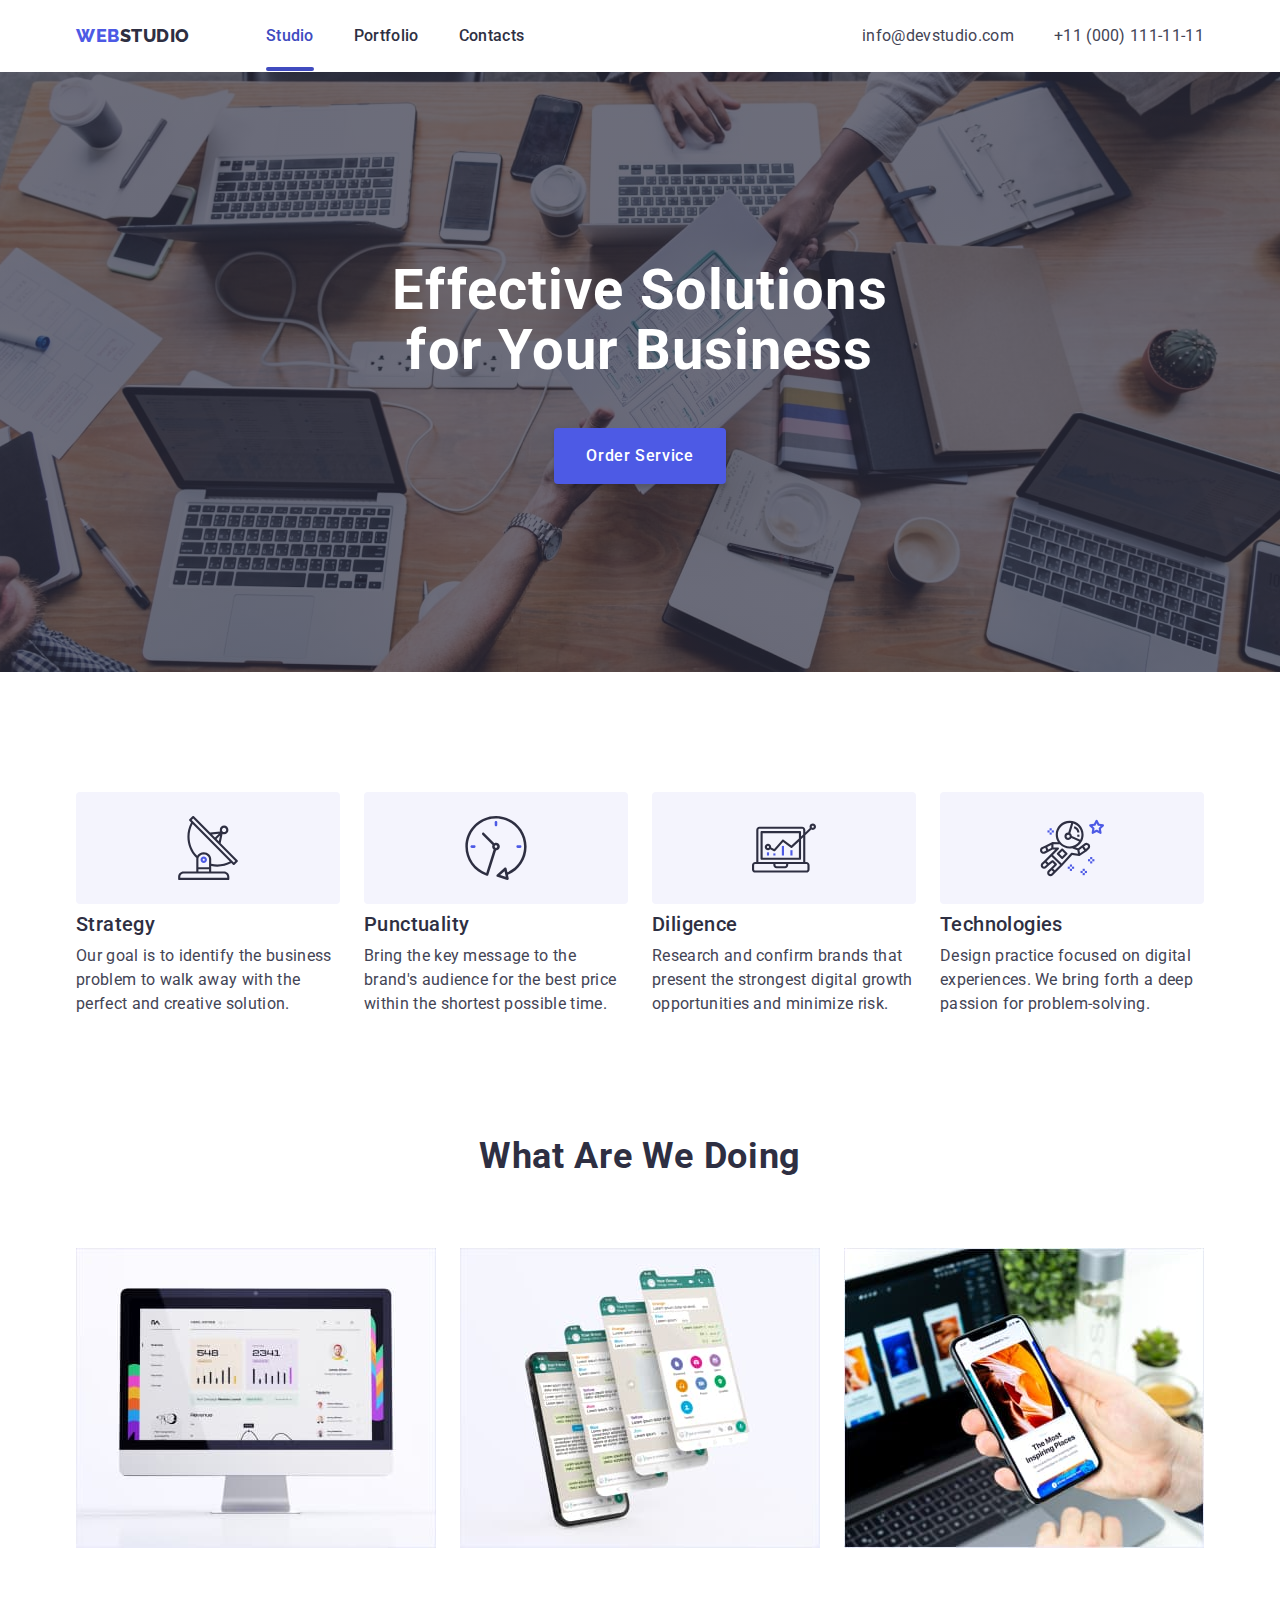
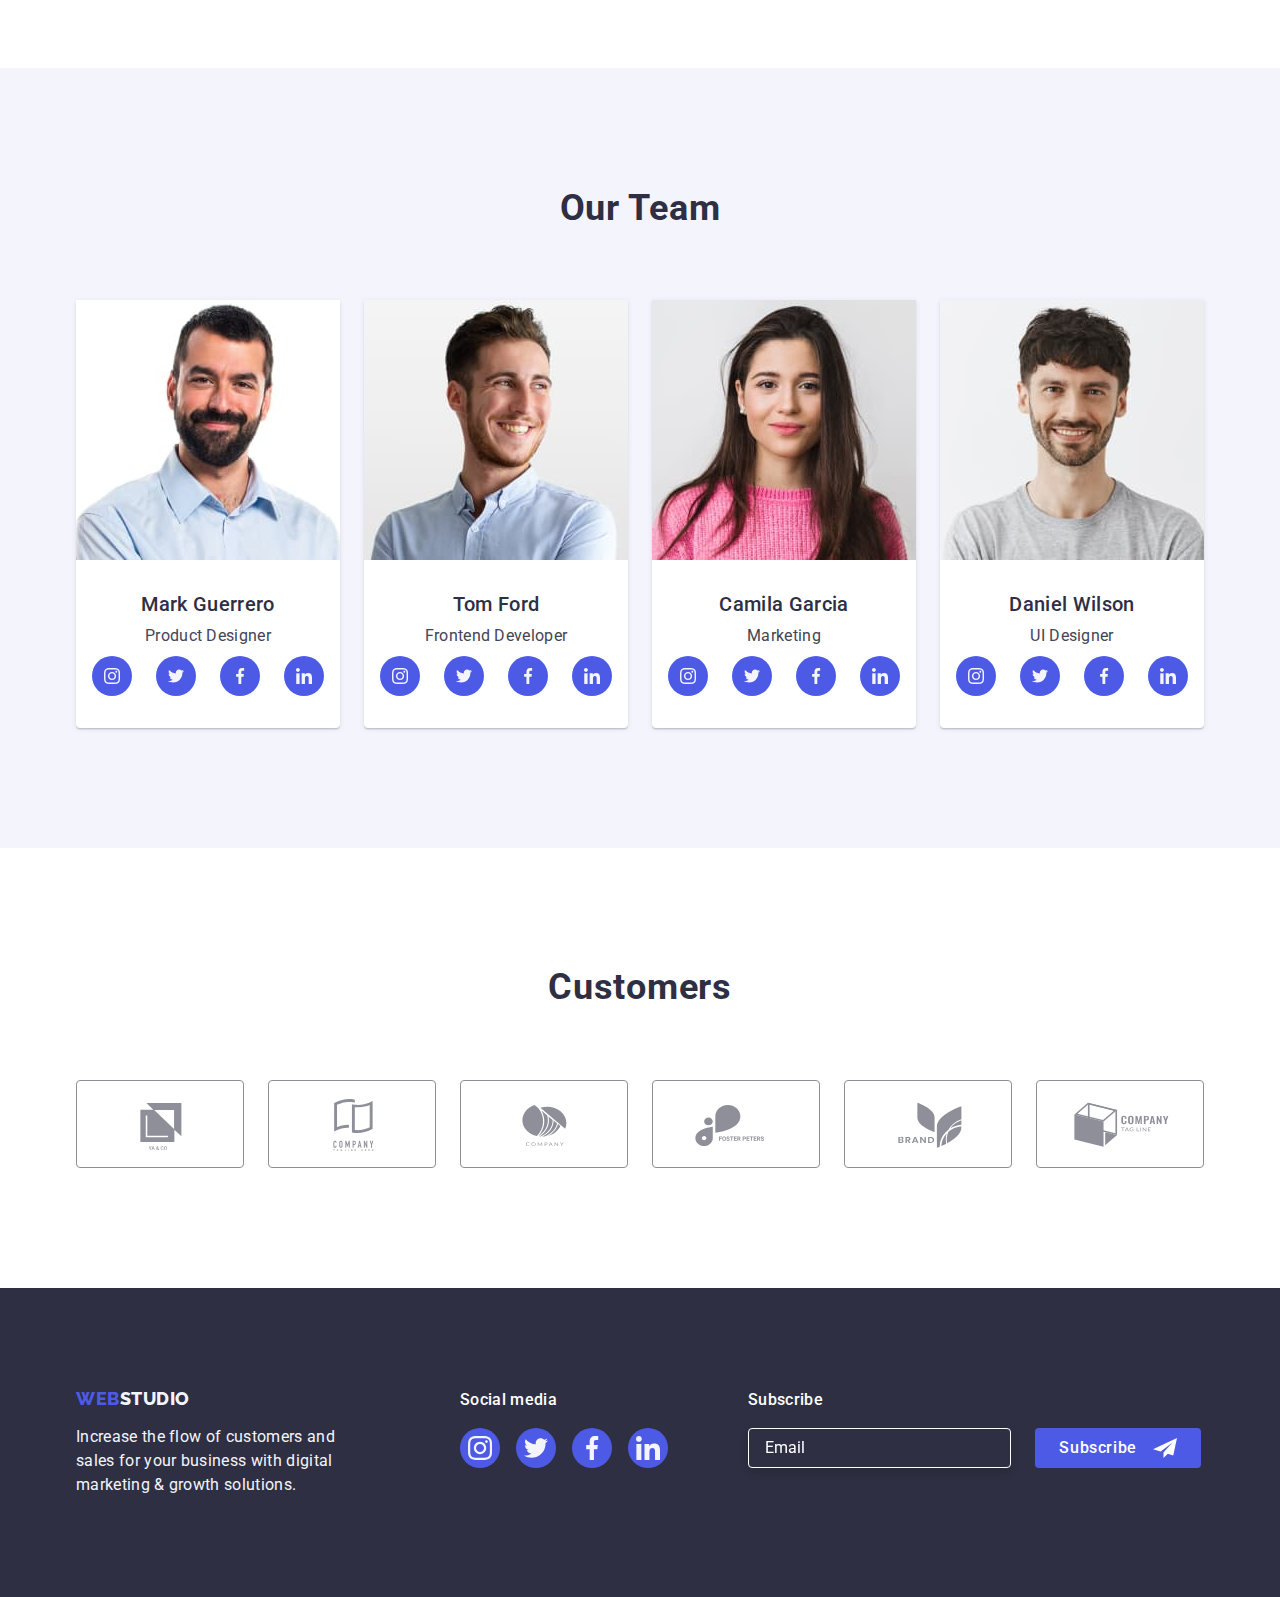
==== commit 3fe97210: "version-2" ====
--- a/index.html
+++ b/index.html
@@ -60,7 +60,7 @@
         </address>
       </div>
       <div class="mobile-menu js-menu-container">
-        <div class="container mobile-menu-container">
+        <div class="mobile-menu-container">
           <button class="modal-close-btn js-close-menu">
             <svg class="mobile-menu-close-icon" width="8" height="8">
               <use href="./images/icons.svg#icon-close-btn"></use>
--- a/css/styles.css
+++ b/css/styles.css
@@ -272,7 +272,8 @@
 
   .mobile-social-list {
     display: flex;
-    justify-content: space-between;
+    justify-content: flex-start;
+    gap: 56px;
   }
 
   .mobile-contact-phone {
@@ -437,10 +438,6 @@
     text-transform: capitalize;
     margin-bottom: 72px;
   }
-
-  .modal {
-    width: 392px;
-  }
 }
 
 @media screen and (min-device-pixel-ratio: 2) and (max-width: 767px),
@@ -474,10 +471,6 @@
     margin-right: auto;
     margin-bottom: 36px;
   }
-
-  .modal {
-    width: 408px;
-  }
 }
 
 @media screen and (min-device-pixel-ratio: 2) and (min-width: 768px),
@@ -567,6 +560,10 @@
     text-align: left;
   }
 
+  .list {
+    align-items: flex-start;
+  }
+
   .secondary-section-list {
     display: flex;
     flex-wrap: wrap;
@@ -585,11 +582,6 @@
     padding-top: 120px;
     padding-bottom: 120px;
     text-align: left;
-  }
-
-  .secondary-section-list {
-    align-items: center;
-    gap: 24px;
   }
 
   .secondary-section-list-item {
@@ -617,6 +609,17 @@
 /* ================= /SECONDARY SECTION =================*/
 
 /* ================= TERTIARY SECTION =================*/
+
+.section-title {
+  letter-spacing: 0.02em;
+  color: var(--color-navy-blue);
+  font-weight: 700;
+  font-size: 36px;
+  line-height: 1.111;
+  text-align: center;
+  text-transform: capitalize;
+}
+
 @media screen and (max-width: 1157px) {
   .tertiary-section {
     display: none;
@@ -626,16 +629,6 @@
 @media screen and (min-width: 1158px) {
   .tertiary-section {
     padding-bottom: 120px;
-  }
-
-  .section-title {
-    letter-spacing: 0.02em;
-    color: var(--color-navy-blue);
-    font-weight: 700;
-    font-size: 36px;
-    line-height: 1.11;
-    text-align: center;
-    text-transform: capitalize;
   }
 
   .tertiary-section-title {
@@ -726,14 +719,14 @@
     display: flex;
     justify-content: center;
     flex-wrap: wrap;
-    gap: 72px 24px;
+    gap: 64px 24px;
   }
 }
 
 @media screen and (min-width: 768px) and (max-width: 1157px) {
   .tablet-container {
-    padding-left: 108px;
-    padding-right: 108px;
+    max-width: 552px;
+    padding: 0;
   }
 }
 
@@ -838,6 +831,7 @@
   flex-direction: column;
   text-align: left;
   align-items: center;
+  gap: 72px;
 }
 
 .footer-logotype {
@@ -847,9 +841,9 @@
   padding: 0;
 }
 
-.logo-and-paragraph {
+/* .logo-and-paragraph {
   margin-bottom: 72px;
-}
+} */
 
 .footer-inf {
   color: var(--color-cloud);
@@ -862,7 +856,7 @@
 
 .footer-social-container {
   text-align: center;
-  margin-bottom: 72px;
+  /* margin-bottom: 72px; */
 }
 
 .footer-par {
@@ -979,7 +973,7 @@
 
   .footer-social-container {
     margin-right: 80px;
-    margin-bottom: 0;
+    /* margin-bottom: 0; */
   }
 
   .footer-form-container {
@@ -1118,6 +1112,8 @@
 
 .modal {
   position: absolute;
+  max-width: 392px;
+  width: calc(100% - 30px);
   min-height: 586px;
   top: 50%;
   left: 50%;
@@ -1131,6 +1127,13 @@
   padding-bottom: 24px;
   padding-left: 24px;
   padding-right: 24px;
+}
+
+@media only screen and (min-width: 768px) {
+  .modal {
+    max-width: 408px;
+    width: 408px;
+  }
 }
 
 .modal-close-btn {
